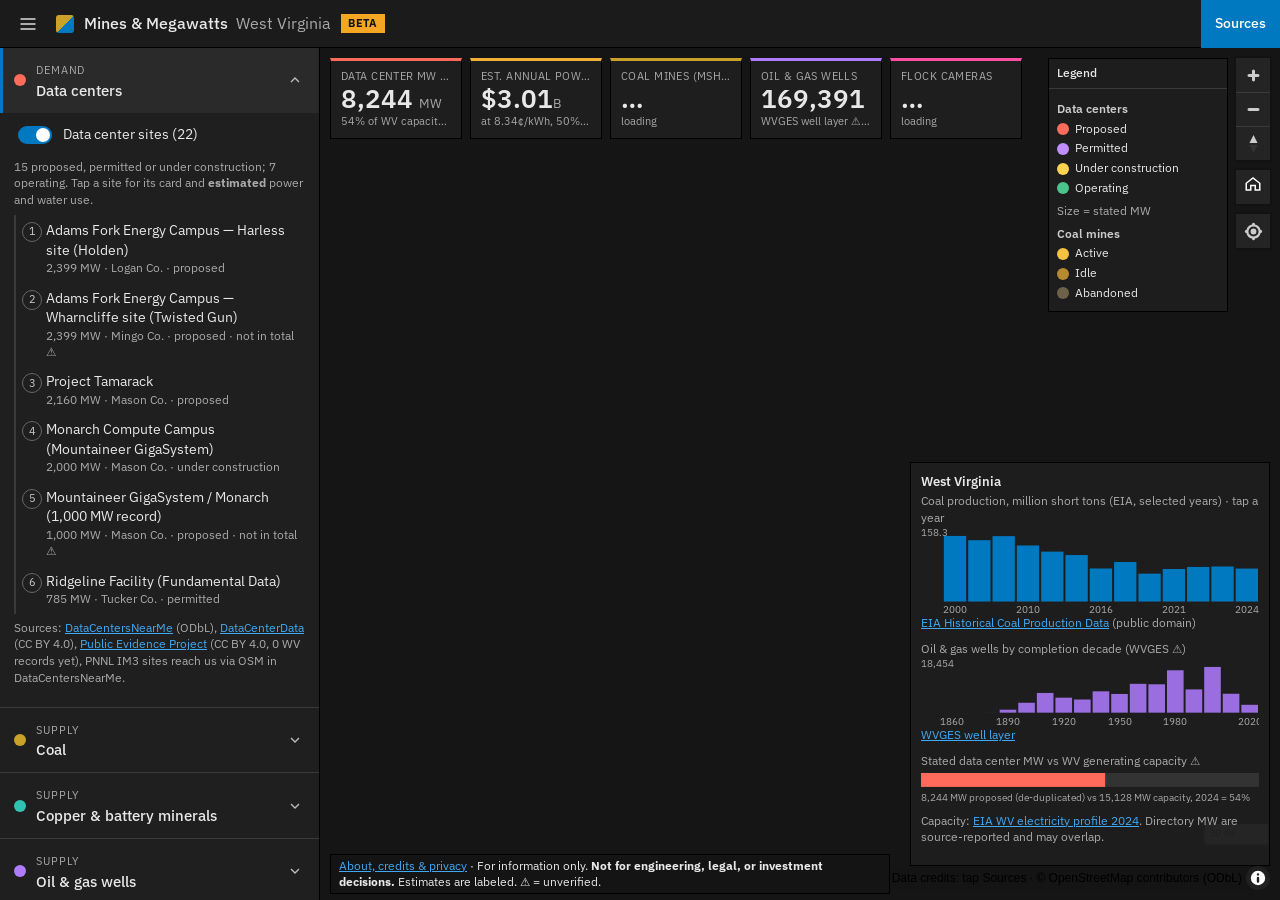
==== index.html @ e2d52310 "Mines & Megawatts public beta (source 9ae99ea)" ====
<!doctype html>
<html lang="en">
<head>
<meta charset="utf-8">
<meta http-equiv="Cache-Control" content="no-cache, no-store, must-revalidate">
<meta http-equiv="Pragma" content="no-cache">
<meta http-equiv="Expires" content="0">
<meta name="viewport" content="width=device-width,initial-scale=1,viewport-fit=cover">
<meta name="description" content="Mines & Megawatts maps West Virginia's data centers (with estimated power and water use), coal, critical minerals, oil and gas wells, license-plate cameras and the power grid. Public beta.">
<link rel="canonical" href="https://minesandmegawatts.com/">
<meta property="og:site_name" content="Mines &amp; Megawatts">
<meta property="og:url" content="https://minesandmegawatts.com/">
<title>Mines &amp; Megawatts (Beta) · West Virginia</title>
<link rel="icon" href="data:image/svg+xml,%3Csvg xmlns=%22http://www.w3.org/2000/svg%22 viewBox=%220 0 16 16%22%3E%3Cpath d=%22M0 0h16L0 16z%22 fill=%22%23c9a227%22/%3E%3Cpath d=%22M16 0v16H0z%22 fill=%22%230079c1%22/%3E%3C/svg%3E">
<link rel="stylesheet" href="vendor/maplibre-gl.css">
<link rel="stylesheet" href="app.css?v=6e604cec44">
</head>
<body>

<header id="top">
  <button id="btn-panel" class="iconbtn" aria-label="Show or hide layers panel" aria-expanded="true">
    <svg viewBox="0 0 24 24"><path d="M3 6h18M3 12h18M3 18h18"/></svg></button>
  <span class="mark" aria-hidden="true"></span>
  <h1>Mines &amp; Megawatts <span class="sub">West Virginia</span></h1>
  <span class="badge beta" title="Public beta: data and estimates may change">Beta</span>
  <span class="grow"></span>
  <button id="btn-about" class="textbtn">Sources</button>
</header>

<div id="cards" aria-label="Key numbers"></div>
<div id="scope"></div>

<aside id="panel" aria-label="Layers and sections">
  <div class="sheet-handle" id="panel-handle"><span></span></div>
  <div class="tabs" role="tablist">
    <button role="tab" class="tab on" data-tab="layers" aria-selected="true">Layers</button>
    <button role="tab" class="tab" data-tab="charts" aria-selected="false">Charts</button>
  </div>
  <div id="sections" class="tabpane on" data-pane="layers"></div>
  <div id="charts-m" class="tabpane" data-pane="charts"></div>
</aside>

<div id="map" aria-label="Map"></div>

<div id="legend" class="box"><button id="legend-h" aria-expanded="true">Legend</button><div id="legend-b"></div></div>

<section id="charts" class="box" aria-label="Charts"></section>

<aside id="detail" class="box" aria-live="polite" hidden></aside>

<div id="about" role="dialog" aria-modal="true" hidden></div>

<div id="disc"><a href="about.html">About, credits &amp; privacy</a> · For information only. <b>Not for engineering, legal, or investment decisions.</b> Estimates are labeled. ⚠ = unverified.</div>

<script src="vendor/maplibre-gl.js"></script>
<script src="app.js?v=6e604cec44"></script>
</body>
</html>
---- vendor/maplibre-gl.css ----
.maplibregl-map{font:12px/20px Helvetica Neue,Arial,Helvetica,sans-serif;overflow:hidden;position:relative;-webkit-tap-highlight-color:rgb(0 0 0/0)}.maplibregl-canvas{left:0;position:absolute;top:0}.maplibregl-map:fullscreen{height:100%;width:100%}.maplibregl-ctrl-group button.maplibregl-ctrl-compass{touch-action:none}.maplibregl-canvas-container.maplibregl-interactive,.maplibregl-ctrl-group button.maplibregl-ctrl-compass{cursor:grab;-webkit-user-select:none;-moz-user-select:none;user-select:none}.maplibregl-canvas-container.maplibregl-interactive.maplibregl-track-pointer{cursor:pointer}.maplibregl-canvas-container.maplibregl-interactive:active,.maplibregl-ctrl-group button.maplibregl-ctrl-compass:active{cursor:grabbing}.maplibregl-canvas-container.maplibregl-touch-zoom-rotate,.maplibregl-canvas-container.maplibregl-touch-zoom-rotate .maplibregl-canvas{touch-action:pan-x pan-y}.maplibregl-canvas-container.maplibregl-touch-drag-pan,.maplibregl-canvas-container.maplibregl-touch-drag-pan .maplibregl-canvas{touch-action:pinch-zoom}.maplibregl-canvas-container.maplibregl-touch-zoom-rotate.maplibregl-touch-drag-pan,.maplibregl-canvas-container.maplibregl-touch-zoom-rotate.maplibregl-touch-drag-pan .maplibregl-canvas{touch-action:none}.maplibregl-canvas-container.maplibregl-touch-drag-pan.maplibregl-cooperative-gestures,.maplibregl-canvas-container.maplibregl-touch-drag-pan.maplibregl-cooperative-gestures .maplibregl-canvas{touch-action:pan-x pan-y}.maplibregl-ctrl-bottom-left,.maplibregl-ctrl-bottom-right,.maplibregl-ctrl-top-left,.maplibregl-ctrl-top-right{pointer-events:none;position:absolute;z-index:2}.maplibregl-ctrl-top-left{left:0;top:0}.maplibregl-ctrl-top-right{right:0;top:0}.maplibregl-ctrl-bottom-left{bottom:0;left:0}.maplibregl-ctrl-bottom-right{bottom:0;right:0}.maplibregl-ctrl{clear:both;pointer-events:auto;transform:translate(0)}.maplibregl-ctrl-top-left .maplibregl-ctrl{float:left;margin:10px 0 0 10px}.maplibregl-ctrl-top-right .maplibregl-ctrl{float:right;margin:10px 10px 0 0}.maplibregl-ctrl-bottom-left .maplibregl-ctrl{float:left;margin:0 0 10px 10px}.maplibregl-ctrl-bottom-right .maplibregl-ctrl{float:right;margin:0 10px 10px 0}.maplibregl-ctrl-group{background:#fff;border-radius:4px}.maplibregl-ctrl-group:not(:empty){box-shadow:0 0 0 2px rgba(0,0,0,.1)}@media (forced-colors:active){.maplibregl-ctrl-group:not(:empty){box-shadow:0 0 0 2px ButtonText}}.maplibregl-ctrl-group button{background-color:transparent;border:0;box-sizing:border-box;cursor:pointer;display:block;height:29px;outline:none;padding:0;width:29px}.maplibregl-ctrl-group button+button{border-top:1px solid #ddd}.maplibregl-ctrl button .maplibregl-ctrl-icon{background-position:50%;background-repeat:no-repeat;display:block;height:100%;width:100%}@media (forced-colors:active){.maplibregl-ctrl-icon{background-color:transparent}.maplibregl-ctrl-group button+button{border-top:1px solid ButtonText}}.maplibregl-ctrl button::-moz-focus-inner{border:0;padding:0}.maplibregl-ctrl-attrib-button:focus,.maplibregl-ctrl-group button:focus{box-shadow:0 0 2px 2px #0096ff}.maplibregl-ctrl button:disabled{cursor:not-allowed}.maplibregl-ctrl button:disabled .maplibregl-ctrl-icon{opacity:.25}.maplibregl-ctrl button:not(:disabled):hover{background-color:rgb(0 0 0/5%)}.maplibregl-ctrl-group button:focus:focus-visible{box-shadow:0 0 2px 2px #0096ff}.maplibregl-ctrl-group button:focus:not(:focus-visible){box-shadow:none}.maplibregl-ctrl-group button:focus:first-child{border-radius:4px 4px 0 0}.maplibregl-ctrl-group button:focus:last-child{border-radius:0 0 4px 4px}.maplibregl-ctrl-group button:focus:only-child{border-radius:inherit}.maplibregl-ctrl button.maplibregl-ctrl-zoom-out .maplibregl-ctrl-icon{background-image:url("data:image/svg+xml;charset=utf-8,%3Csvg xmlns='http://www.w3.org/2000/svg' width='29' height='29' fill='%23333' viewBox='0 0 29 29'%3E%3Cpath d='M10 13c-.75 0-1.5.75-1.5 1.5S9.25 16 10 16h9c.75 0 1.5-.75 1.5-1.5S19.75 13 19 13z'/%3E%3C/svg%3E")}.maplibregl-ctrl button.maplibregl-ctrl-zoom-in .maplibregl-ctrl-icon{background-image:url("data:image/svg+xml;charset=utf-8,%3Csvg xmlns='http://www.w3.org/2000/svg' width='29' height='29' fill='%23333' viewBox='0 0 29 29'%3E%3Cpath d='M14.5 8.5c-.75 0-1.5.75-1.5 1.5v3h-3c-.75 0-1.5.75-1.5 1.5S9.25 16 10 16h3v3c0 .75.75 1.5 1.5 1.5S16 19.75 16 19v-3h3c.75 0 1.5-.75 1.5-1.5S19.75 13 19 13h-3v-3c0-.75-.75-1.5-1.5-1.5'/%3E%3C/svg%3E")}@media (forced-colors:active){.maplibregl-ctrl button.maplibregl-ctrl-zoom-out .maplibregl-ctrl-icon{background-image:url("data:image/svg+xml;charset=utf-8,%3Csvg xmlns='http://www.w3.org/2000/svg' width='29' height='29' fill='%23fff' viewBox='0 0 29 29'%3E%3Cpath d='M10 13c-.75 0-1.5.75-1.5 1.5S9.25 16 10 16h9c.75 0 1.5-.75 1.5-1.5S19.75 13 19 13z'/%3E%3C/svg%3E")}.maplibregl-ctrl button.maplibregl-ctrl-zoom-in .maplibregl-ctrl-icon{background-image:url("data:image/svg+xml;charset=utf-8,%3Csvg xmlns='http://www.w3.org/2000/svg' width='29' height='29' fill='%23fff' viewBox='0 0 29 29'%3E%3Cpath d='M14.5 8.5c-.75 0-1.5.75-1.5 1.5v3h-3c-.75 0-1.5.75-1.5 1.5S9.25 16 10 16h3v3c0 .75.75 1.5 1.5 1.5S16 19.75 16 19v-3h3c.75 0 1.5-.75 1.5-1.5S19.75 13 19 13h-3v-3c0-.75-.75-1.5-1.5-1.5'/%3E%3C/svg%3E")}}@media (forced-colors:active) and (prefers-color-scheme:light){.maplibregl-ctrl button.maplibregl-ctrl-zoom-out .maplibregl-ctrl-icon{background-image:url("data:image/svg+xml;charset=utf-8,%3Csvg xmlns='http://www.w3.org/2000/svg' width='29' height='29' viewBox='0 0 29 29'%3E%3Cpath d='M10 13c-.75 0-1.5.75-1.5 1.5S9.25 16 10 16h9c.75 0 1.5-.75 1.5-1.5S19.75 13 19 13z'/%3E%3C/svg%3E")}.maplibregl-ctrl button.maplibregl-ctrl-zoom-in .maplibregl-ctrl-icon{background-image:url("data:image/svg+xml;charset=utf-8,%3Csvg xmlns='http://www.w3.org/2000/svg' width='29' height='29' viewBox='0 0 29 29'%3E%3Cpath d='M14.5 8.5c-.75 0-1.5.75-1.5 1.5v3h-3c-.75 0-1.5.75-1.5 1.5S9.25 16 10 16h3v3c0 .75.75 1.5 1.5 1.5S16 19.75 16 19v-3h3c.75 0 1.5-.75 1.5-1.5S19.75 13 19 13h-3v-3c0-.75-.75-1.5-1.5-1.5'/%3E%3C/svg%3E")}}.maplibregl-ctrl button.maplibregl-ctrl-fullscreen .maplibregl-ctrl-icon{background-image:url("data:image/svg+xml;charset=utf-8,%3Csvg xmlns='http://www.w3.org/2000/svg' width='29' height='29' fill='%23333' viewBox='0 0 29 29'%3E%3Cpath d='M24 16v5.5c0 1.75-.75 2.5-2.5 2.5H16v-1l3-1.5-4-5.5 1-1 5.5 4 1.5-3zM6 16l1.5 3 5.5-4 1 1-4 5.5 3 1.5v1H7.5C5.75 24 5 23.25 5 21.5V16zm7-11v1l-3 1.5 4 5.5-1 1-5.5-4L6 13H5V7.5C5 5.75 5.75 5 7.5 5zm11 2.5c0-1.75-.75-2.5-2.5-2.5H16v1l3 1.5-4 5.5 1 1 5.5-4 1.5 3h1z'/%3E%3C/svg%3E")}.maplibregl-ctrl button.maplibregl-ctrl-shrink .maplibregl-ctrl-icon{background-image:url("data:image/svg+xml;charset=utf-8,%3Csvg xmlns='http://www.w3.org/2000/svg' width='29' height='29' viewBox='0 0 29 29'%3E%3Cpath d='M18.5 16c-1.75 0-2.5.75-2.5 2.5V24h1l1.5-3 5.5 4 1-1-4-5.5 3-1.5v-1zM13 18.5c0-1.75-.75-2.5-2.5-2.5H5v1l3 1.5L4 24l1 1 5.5-4 1.5 3h1zm3-8c0 1.75.75 2.5 2.5 2.5H24v-1l-3-1.5L25 5l-1-1-5.5 4L17 5h-1zM10.5 13c1.75 0 2.5-.75 2.5-2.5V5h-1l-1.5 3L5 4 4 5l4 5.5L5 12v1z'/%3E%3C/svg%3E")}@media (forced-colors:active){.maplibregl-ctrl button.maplibregl-ctrl-fullscreen .maplibregl-ctrl-icon{background-image:url("data:image/svg+xml;charset=utf-8,%3Csvg xmlns='http://www.w3.org/2000/svg' width='29' height='29' fill='%23fff' viewBox='0 0 29 29'%3E%3Cpath d='M24 16v5.5c0 1.75-.75 2.5-2.5 2.5H16v-1l3-1.5-4-5.5 1-1 5.5 4 1.5-3zM6 16l1.5 3 5.5-4 1 1-4 5.5 3 1.5v1H7.5C5.75 24 5 23.25 5 21.5V16zm7-11v1l-3 1.5 4 5.5-1 1-5.5-4L6 13H5V7.5C5 5.75 5.75 5 7.5 5zm11 2.5c0-1.75-.75-2.5-2.5-2.5H16v1l3 1.5-4 5.5 1 1 5.5-4 1.5 3h1z'/%3E%3C/svg%3E")}.maplibregl-ctrl button.maplibregl-ctrl-shrink .maplibregl-ctrl-icon{background-image:url("data:image/svg+xml;charset=utf-8,%3Csvg xmlns='http://www.w3.org/2000/svg' width='29' height='29' fill='%23fff' viewBox='0 0 29 29'%3E%3Cpath d='M18.5 16c-1.75 0-2.5.75-2.5 2.5V24h1l1.5-3 5.5 4 1-1-4-5.5 3-1.5v-1zM13 18.5c0-1.75-.75-2.5-2.5-2.5H5v1l3 1.5L4 24l1 1 5.5-4 1.5 3h1zm3-8c0 1.75.75 2.5 2.5 2.5H24v-1l-3-1.5L25 5l-1-1-5.5 4L17 5h-1zM10.5 13c1.75 0 2.5-.75 2.5-2.5V5h-1l-1.5 3L5 4 4 5l4 5.5L5 12v1z'/%3E%3C/svg%3E")}}@media (forced-colors:active) and (prefers-color-scheme:light){.maplibregl-ctrl button.maplibregl-ctrl-fullscreen .maplibregl-ctrl-icon{background-image:url("data:image/svg+xml;charset=utf-8,%3Csvg xmlns='http://www.w3.org/2000/svg' width='29' height='29' viewBox='0 0 29 29'%3E%3Cpath d='M24 16v5.5c0 1.75-.75 2.5-2.5 2.5H16v-1l3-1.5-4-5.5 1-1 5.5 4 1.5-3zM6 16l1.5 3 5.5-4 1 1-4 5.5 3 1.5v1H7.5C5.75 24 5 23.25 5 21.5V16zm7-11v1l-3 1.5 4 5.5-1 1-5.5-4L6 13H5V7.5C5 5.75 5.75 5 7.5 5zm11 2.5c0-1.75-.75-2.5-2.5-2.5H16v1l3 1.5-4 5.5 1 1 5.5-4 1.5 3h1z'/%3E%3C/svg%3E")}.maplibregl-ctrl button.maplibregl-ctrl-shrink .maplibregl-ctrl-icon{background-image:url("data:image/svg+xml;charset=utf-8,%3Csvg xmlns='http://www.w3.org/2000/svg' width='29' height='29' viewBox='0 0 29 29'%3E%3Cpath d='M18.5 16c-1.75 0-2.5.75-2.5 2.5V24h1l1.5-3 5.5 4 1-1-4-5.5 3-1.5v-1zM13 18.5c0-1.75-.75-2.5-2.5-2.5H5v1l3 1.5L4 24l1 1 5.5-4 1.5 3h1zm3-8c0 1.75.75 2.5 2.5 2.5H24v-1l-3-1.5L25 5l-1-1-5.5 4L17 5h-1zM10.5 13c1.75 0 2.5-.75 2.5-2.5V5h-1l-1.5 3L5 4 4 5l4 5.5L5 12v1z'/%3E%3C/svg%3E")}}.maplibregl-ctrl button.maplibregl-ctrl-compass .maplibregl-ctrl-icon{background-image:url("data:image/svg+xml;charset=utf-8,%3Csvg xmlns='http://www.w3.org/2000/svg' width='29' height='29' fill='%23333' viewBox='0 0 29 29'%3E%3Cpath d='m10.5 14 4-8 4 8z'/%3E%3Cpath fill='%23ccc' d='m10.5 16 4 8 4-8z'/%3E%3C/svg%3E")}@media (forced-colors:active){.maplibregl-ctrl button.maplibregl-ctrl-compass .maplibregl-ctrl-icon{background-image:url("data:image/svg+xml;charset=utf-8,%3Csvg xmlns='http://www.w3.org/2000/svg' width='29' height='29' fill='%23fff' viewBox='0 0 29 29'%3E%3Cpath d='m10.5 14 4-8 4 8z'/%3E%3Cpath fill='%23ccc' d='m10.5 16 4 8 4-8z'/%3E%3C/svg%3E")}}@media (forced-colors:active) and (prefers-color-scheme:light){.maplibregl-ctrl button.maplibregl-ctrl-compass .maplibregl-ctrl-icon{background-image:url("data:image/svg+xml;charset=utf-8,%3Csvg xmlns='http://www.w3.org/2000/svg' width='29' height='29' viewBox='0 0 29 29'%3E%3Cpath d='m10.5 14 4-8 4 8z'/%3E%3Cpath fill='%23ccc' d='m10.5 16 4 8 4-8z'/%3E%3C/svg%3E")}}.maplibregl-ctrl button.maplibregl-ctrl-terrain .maplibregl-ctrl-icon{background-image:url("data:image/svg+xml;charset=utf-8,%3Csvg xmlns='http://www.w3.org/2000/svg' width='22' height='22' fill='%23333' viewBox='0 0 22 22'%3E%3Cpath d='m1.754 13.406 4.453-4.851 3.09 3.09 3.281 3.277.969-.969-3.309-3.312 3.844-4.121 6.148 6.886h1.082v-.855l-7.207-8.07-4.84 5.187L6.169 6.57l-5.48 5.965v.871ZM.688 16.844h20.625v1.375H.688Zm0 0'/%3E%3C/svg%3E")}.maplibregl-ctrl button.maplibregl-ctrl-terrain-enabled .maplibregl-ctrl-icon{background-image:url("data:image/svg+xml;charset=utf-8,%3Csvg xmlns='http://www.w3.org/2000/svg' width='22' height='22' fill='%2333b5e5' viewBox='0 0 22 22'%3E%3Cpath d='m1.754 13.406 4.453-4.851 3.09 3.09 3.281 3.277.969-.969-3.309-3.312 3.844-4.121 6.148 6.886h1.082v-.855l-7.207-8.07-4.84 5.187L6.169 6.57l-5.48 5.965v.871ZM.688 16.844h20.625v1.375H.688Zm0 0'/%3E%3C/svg%3E")}.maplibregl-ctrl button.maplibregl-ctrl-geolocate .maplibregl-ctrl-icon{background-image:url("data:image/svg+xml;charset=utf-8,%3Csvg xmlns='http://www.w3.org/2000/svg' width='29' height='29' fill='%23333' viewBox='0 0 20 20'%3E%3Cpath d='M10 4C9 4 9 5 9 5v.1A5 5 0 0 0 5.1 9H5s-1 0-1 1 1 1 1 1h.1A5 5 0 0 0 9 14.9v.1s0 1 1 1 1-1 1-1v-.1a5 5 0 0 0 3.9-3.9h.1s1 0 1-1-1-1-1-1h-.1A5 5 0 0 0 11 5.1V5s0-1-1-1m0 2.5a3.5 3.5 0 1 1 0 7 3.5 3.5 0 1 1 0-7'/%3E%3Ccircle cx='10' cy='10' r='2'/%3E%3C/svg%3E")}.maplibregl-ctrl button.maplibregl-ctrl-geolocate:disabled .maplibregl-ctrl-icon{background-image:url("data:image/svg+xml;charset=utf-8,%3Csvg xmlns='http://www.w3.org/2000/svg' width='29' height='29' fill='%23aaa' viewBox='0 0 20 20'%3E%3Cpath d='M10 4C9 4 9 5 9 5v.1A5 5 0 0 0 5.1 9H5s-1 0-1 1 1 1 1 1h.1A5 5 0 0 0 9 14.9v.1s0 1 1 1 1-1 1-1v-.1a5 5 0 0 0 3.9-3.9h.1s1 0 1-1-1-1-1-1h-.1A5 5 0 0 0 11 5.1V5s0-1-1-1m0 2.5a3.5 3.5 0 1 1 0 7 3.5 3.5 0 1 1 0-7'/%3E%3Ccircle cx='10' cy='10' r='2'/%3E%3Cpath fill='red' d='m14 5 1 1-9 9-1-1z'/%3E%3C/svg%3E")}.maplibregl-ctrl button.maplibregl-ctrl-geolocate.maplibregl-ctrl-geolocate-active .maplibregl-ctrl-icon{background-image:url("data:image/svg+xml;charset=utf-8,%3Csvg xmlns='http://www.w3.org/2000/svg' width='29' height='29' fill='%2333b5e5' viewBox='0 0 20 20'%3E%3Cpath d='M10 4C9 4 9 5 9 5v.1A5 5 0 0 0 5.1 9H5s-1 0-1 1 1 1 1 1h.1A5 5 0 0 0 9 14.9v.1s0 1 1 1 1-1 1-1v-.1a5 5 0 0 0 3.9-3.9h.1s1 0 1-1-1-1-1-1h-.1A5 5 0 0 0 11 5.1V5s0-1-1-1m0 2.5a3.5 3.5 0 1 1 0 7 3.5 3.5 0 1 1 0-7'/%3E%3Ccircle cx='10' cy='10' r='2'/%3E%3C/svg%3E")}.maplibregl-ctrl button.maplibregl-ctrl-geolocate.maplibregl-ctrl-geolocate-active-error .maplibregl-ctrl-icon{background-image:url("data:image/svg+xml;charset=utf-8,%3Csvg xmlns='http://www.w3.org/2000/svg' width='29' height='29' fill='%23e58978' viewBox='0 0 20 20'%3E%3Cpath d='M10 4C9 4 9 5 9 5v.1A5 5 0 0 0 5.1 9H5s-1 0-1 1 1 1 1 1h.1A5 5 0 0 0 9 14.9v.1s0 1 1 1 1-1 1-1v-.1a5 5 0 0 0 3.9-3.9h.1s1 0 1-1-1-1-1-1h-.1A5 5 0 0 0 11 5.1V5s0-1-1-1m0 2.5a3.5 3.5 0 1 1 0 7 3.5 3.5 0 1 1 0-7'/%3E%3Ccircle cx='10' cy='10' r='2'/%3E%3C/svg%3E")}.maplibregl-ctrl button.maplibregl-ctrl-geolocate.maplibregl-ctrl-geolocate-background .maplibregl-ctrl-icon{background-image:url("data:image/svg+xml;charset=utf-8,%3Csvg xmlns='http://www.w3.org/2000/svg' width='29' height='29' fill='%2333b5e5' viewBox='0 0 20 20'%3E%3Cpath d='M10 4C9 4 9 5 9 5v.1A5 5 0 0 0 5.1 9H5s-1 0-1 1 1 1 1 1h.1A5 5 0 0 0 9 14.9v.1s0 1 1 1 1-1 1-1v-.1a5 5 0 0 0 3.9-3.9h.1s1 0 1-1-1-1-1-1h-.1A5 5 0 0 0 11 5.1V5s0-1-1-1m0 2.5a3.5 3.5 0 1 1 0 7 3.5 3.5 0 1 1 0-7'/%3E%3C/svg%3E")}.maplibregl-ctrl button.maplibregl-ctrl-geolocate.maplibregl-ctrl-geolocate-background-error .maplibregl-ctrl-icon{background-image:url("data:image/svg+xml;charset=utf-8,%3Csvg xmlns='http://www.w3.org/2000/svg' width='29' height='29' fill='%23e54e33' viewBox='0 0 20 20'%3E%3Cpath d='M10 4C9 4 9 5 9 5v.1A5 5 0 0 0 5.1 9H5s-1 0-1 1 1 1 1 1h.1A5 5 0 0 0 9 14.9v.1s0 1 1 1 1-1 1-1v-.1a5 5 0 0 0 3.9-3.9h.1s1 0 1-1-1-1-1-1h-.1A5 5 0 0 0 11 5.1V5s0-1-1-1m0 2.5a3.5 3.5 0 1 1 0 7 3.5 3.5 0 1 1 0-7'/%3E%3C/svg%3E")}.maplibregl-ctrl button.maplibregl-ctrl-geolocate.maplibregl-ctrl-geolocate-waiting .maplibregl-ctrl-icon{animation:maplibregl-spin 2s linear infinite}@media (forced-colors:active){.maplibregl-ctrl button.maplibregl-ctrl-geolocate .maplibregl-ctrl-icon{background-image:url("data:image/svg+xml;charset=utf-8,%3Csvg xmlns='http://www.w3.org/2000/svg' width='29' height='29' fill='%23fff' viewBox='0 0 20 20'%3E%3Cpath d='M10 4C9 4 9 5 9 5v.1A5 5 0 0 0 5.1 9H5s-1 0-1 1 1 1 1 1h.1A5 5 0 0 0 9 14.9v.1s0 1 1 1 1-1 1-1v-.1a5 5 0 0 0 3.9-3.9h.1s1 0 1-1-1-1-1-1h-.1A5 5 0 0 0 11 5.1V5s0-1-1-1m0 2.5a3.5 3.5 0 1 1 0 7 3.5 3.5 0 1 1 0-7'/%3E%3Ccircle cx='10' cy='10' r='2'/%3E%3C/svg%3E")}.maplibregl-ctrl button.maplibregl-ctrl-geolocate:disabled .maplibregl-ctrl-icon{background-image:url("data:image/svg+xml;charset=utf-8,%3Csvg xmlns='http://www.w3.org/2000/svg' width='29' height='29' fill='%23999' viewBox='0 0 20 20'%3E%3Cpath d='M10 4C9 4 9 5 9 5v.1A5 5 0 0 0 5.1 9H5s-1 0-1 1 1 1 1 1h.1A5 5 0 0 0 9 14.9v.1s0 1 1 1 1-1 1-1v-.1a5 5 0 0 0 3.9-3.9h.1s1 0 1-1-1-1-1-1h-.1A5 5 0 0 0 11 5.1V5s0-1-1-1m0 2.5a3.5 3.5 0 1 1 0 7 3.5 3.5 0 1 1 0-7'/%3E%3Ccircle cx='10' cy='10' r='2'/%3E%3Cpath fill='red' d='m14 5 1 1-9 9-1-1z'/%3E%3C/svg%3E")}.maplibregl-ctrl button.maplibregl-ctrl-geolocate.maplibregl-ctrl-geolocate-active .maplibregl-ctrl-icon{background-image:url("data:image/svg+xml;charset=utf-8,%3Csvg xmlns='http://www.w3.org/2000/svg' width='29' height='29' fill='%2333b5e5' viewBox='0 0 20 20'%3E%3Cpath d='M10 4C9 4 9 5 9 5v.1A5 5 0 0 0 5.1 9H5s-1 0-1 1 1 1 1 1h.1A5 5 0 0 0 9 14.9v.1s0 1 1 1 1-1 1-1v-.1a5 5 0 0 0 3.9-3.9h.1s1 0 1-1-1-1-1-1h-.1A5 5 0 0 0 11 5.1V5s0-1-1-1m0 2.5a3.5 3.5 0 1 1 0 7 3.5 3.5 0 1 1 0-7'/%3E%3Ccircle cx='10' cy='10' r='2'/%3E%3C/svg%3E")}.maplibregl-ctrl button.maplibregl-ctrl-geolocate.maplibregl-ctrl-geolocate-active-error .maplibregl-ctrl-icon{background-image:url("data:image/svg+xml;charset=utf-8,%3Csvg xmlns='http://www.w3.org/2000/svg' width='29' height='29' fill='%23e58978' viewBox='0 0 20 20'%3E%3Cpath d='M10 4C9 4 9 5 9 5v.1A5 5 0 0 0 5.1 9H5s-1 0-1 1 1 1 1 1h.1A5 5 0 0 0 9 14.9v.1s0 1 1 1 1-1 1-1v-.1a5 5 0 0 0 3.9-3.9h.1s1 0 1-1-1-1-1-1h-.1A5 5 0 0 0 11 5.1V5s0-1-1-1m0 2.5a3.5 3.5 0 1 1 0 7 3.5 3.5 0 1 1 0-7'/%3E%3Ccircle cx='10' cy='10' r='2'/%3E%3C/svg%3E")}.maplibregl-ctrl button.maplibregl-ctrl-geolocate.maplibregl-ctrl-geolocate-background .maplibregl-ctrl-icon{background-image:url("data:image/svg+xml;charset=utf-8,%3Csvg xmlns='http://www.w3.org/2000/svg' width='29' height='29' fill='%2333b5e5' viewBox='0 0 20 20'%3E%3Cpath d='M10 4C9 4 9 5 9 5v.1A5 5 0 0 0 5.1 9H5s-1 0-1 1 1 1 1 1h.1A5 5 0 0 0 9 14.9v.1s0 1 1 1 1-1 1-1v-.1a5 5 0 0 0 3.9-3.9h.1s1 0 1-1-1-1-1-1h-.1A5 5 0 0 0 11 5.1V5s0-1-1-1m0 2.5a3.5 3.5 0 1 1 0 7 3.5 3.5 0 1 1 0-7'/%3E%3C/svg%3E")}.maplibregl-ctrl button.maplibregl-ctrl-geolocate.maplibregl-ctrl-geolocate-background-error .maplibregl-ctrl-icon{background-image:url("data:image/svg+xml;charset=utf-8,%3Csvg xmlns='http://www.w3.org/2000/svg' width='29' height='29' fill='%23e54e33' viewBox='0 0 20 20'%3E%3Cpath d='M10 4C9 4 9 5 9 5v.1A5 5 0 0 0 5.1 9H5s-1 0-1 1 1 1 1 1h.1A5 5 0 0 0 9 14.9v.1s0 1 1 1 1-1 1-1v-.1a5 5 0 0 0 3.9-3.9h.1s1 0 1-1-1-1-1-1h-.1A5 5 0 0 0 11 5.1V5s0-1-1-1m0 2.5a3.5 3.5 0 1 1 0 7 3.5 3.5 0 1 1 0-7'/%3E%3C/svg%3E")}}@media (forced-colors:active) and (prefers-color-scheme:light){.maplibregl-ctrl button.maplibregl-ctrl-geolocate .maplibregl-ctrl-icon{background-image:url("data:image/svg+xml;charset=utf-8,%3Csvg xmlns='http://www.w3.org/2000/svg' width='29' height='29' viewBox='0 0 20 20'%3E%3Cpath d='M10 4C9 4 9 5 9 5v.1A5 5 0 0 0 5.1 9H5s-1 0-1 1 1 1 1 1h.1A5 5 0 0 0 9 14.9v.1s0 1 1 1 1-1 1-1v-.1a5 5 0 0 0 3.9-3.9h.1s1 0 1-1-1-1-1-1h-.1A5 5 0 0 0 11 5.1V5s0-1-1-1m0 2.5a3.5 3.5 0 1 1 0 7 3.5 3.5 0 1 1 0-7'/%3E%3Ccircle cx='10' cy='10' r='2'/%3E%3C/svg%3E")}.maplibregl-ctrl button.maplibregl-ctrl-geolocate:disabled .maplibregl-ctrl-icon{background-image:url("data:image/svg+xml;charset=utf-8,%3Csvg xmlns='http://www.w3.org/2000/svg' width='29' height='29' fill='%23666' viewBox='0 0 20 20'%3E%3Cpath d='M10 4C9 4 9 5 9 5v.1A5 5 0 0 0 5.1 9H5s-1 0-1 1 1 1 1 1h.1A5 5 0 0 0 9 14.9v.1s0 1 1 1 1-1 1-1v-.1a5 5 0 0 0 3.9-3.9h.1s1 0 1-1-1-1-1-1h-.1A5 5 0 0 0 11 5.1V5s0-1-1-1m0 2.5a3.5 3.5 0 1 1 0 7 3.5 3.5 0 1 1 0-7'/%3E%3Ccircle cx='10' cy='10' r='2'/%3E%3Cpath fill='red' d='m14 5 1 1-9 9-1-1z'/%3E%3C/svg%3E")}}@keyframes maplibregl-spin{0%{transform:rotate(0deg)}to{transform:rotate(1turn)}}a.maplibregl-ctrl-logo{background-image:url("data:image/svg+xml;charset=utf-8,%3Csvg xmlns='http://www.w3.org/2000/svg' width='88' height='23' fill='none'%3E%3Cpath fill='%23000' fill-opacity='.4' fill-rule='evenodd' d='M17.408 16.796h-1.827l2.501-12.095h.198l3.324 6.533.988 2.19.988-2.19 3.258-6.533h.181l2.6 12.095h-1.81l-1.218-5.644-.362-1.71-.658 1.71-2.929 5.644h-.098l-2.914-5.644-.757-1.71-.345 1.71zm1.958-3.42-.726 3.663a1.255 1.255 0 0 1-1.232 1.011h-1.827a1.255 1.255 0 0 1-1.229-1.509l2.501-12.095a1.255 1.255 0 0 1 1.23-1.001h.197a1.25 1.25 0 0 1 1.12.685l3.19 6.273 3.125-6.263a1.25 1.25 0 0 1 1.123-.695h.181a1.255 1.255 0 0 1 1.227.991l1.443 6.71a5 5 0 0 1 .314-.787l.009-.016a4.6 4.6 0 0 1 1.777-1.887c.782-.46 1.668-.667 2.611-.667a4.6 4.6 0 0 1 1.7.32l.306.134c.21-.16.474-.256.759-.256h1.694a1.255 1.255 0 0 1 1.212.925 1.255 1.255 0 0 1 1.212-.925h1.711c.284 0 .545.094.755.252.613-.3 1.312-.45 2.075-.45 1.356 0 2.557.445 3.482 1.4q.47.48.763 1.064V4.701a1.255 1.255 0 0 1 1.255-1.255h1.86A1.255 1.255 0 0 1 54.44 4.7v9.194h2.217c.19 0 .37.043.532.118v-4.77c0-.356.147-.678.385-.906a2.42 2.42 0 0 1-.682-1.71c0-.665.267-1.253.735-1.7a2.45 2.45 0 0 1 1.722-.674 2.43 2.43 0 0 1 1.705.675q.318.302.504.683V4.7a1.255 1.255 0 0 1 1.255-1.255h1.744A1.255 1.255 0 0 1 65.812 4.7v3.335a4.8 4.8 0 0 1 1.526-.246c.938 0 1.817.214 2.59.69a4.47 4.47 0 0 1 1.67 1.743v-.98a1.255 1.255 0 0 1 1.256-1.256h1.777c.233 0 .451.064.639.174a3.4 3.4 0 0 1 1.567-.372c.346 0 .861.02 1.285.232a1.25 1.25 0 0 1 .689 1.004 4.7 4.7 0 0 1 .853-.588c.795-.44 1.675-.647 2.61-.647 1.385 0 2.65.39 3.525 1.396.836.938 1.168 2.173 1.168 3.528q-.001.515-.056 1.051a1.255 1.255 0 0 1-.947 1.09l.408.952a1.255 1.255 0 0 1-.477 1.552c-.418.268-.92.463-1.458.612-.613.171-1.304.244-2.049.244-1.06 0-2.043-.207-2.886-.698l-.015-.008c-.798-.48-1.419-1.135-1.818-1.963l-.004-.008a5.8 5.8 0 0 1-.548-2.512q0-.429.053-.843a1.3 1.3 0 0 1-.333-.086l-.166-.004c-.223 0-.426.062-.643.228-.03.024-.142.139-.142.59v3.883a1.255 1.255 0 0 1-1.256 1.256h-1.777a1.255 1.255 0 0 1-1.256-1.256V15.69l-.032.057a4.8 4.8 0 0 1-1.86 1.833 5.04 5.04 0 0 1-2.484.634 4.5 4.5 0 0 1-1.935-.424 1.25 1.25 0 0 1-.764.258h-1.71a1.255 1.255 0 0 1-1.256-1.255V7.687a2.4 2.4 0 0 1-.428.625c.253.23.412.561.412.93v7.553a1.255 1.255 0 0 1-1.256 1.255h-1.843a1.25 1.25 0 0 1-.894-.373c-.228.23-.544.373-.894.373H51.32a1.255 1.255 0 0 1-1.256-1.255v-1.251l-.061.117a4.7 4.7 0 0 1-1.782 1.884 4.77 4.77 0 0 1-2.485.67 5.6 5.6 0 0 1-1.485-.188l.009 2.764a1.255 1.255 0 0 1-1.255 1.259h-1.729a1.255 1.255 0 0 1-1.255-1.255v-3.537a1.255 1.255 0 0 1-1.167.793h-1.679a1.25 1.25 0 0 1-.77-.263 4.5 4.5 0 0 1-1.945.429c-.885 0-1.724-.21-2.495-.632l-.017-.01a5 5 0 0 1-1.081-.836 1.255 1.255 0 0 1-1.254 1.312h-1.81a1.255 1.255 0 0 1-1.228-.99l-.782-3.625-2.044 3.939a1.25 1.25 0 0 1-1.115.676h-.098a1.25 1.25 0 0 1-1.116-.68l-2.061-3.994zM35.92 16.63l.207-.114.223-.15q.493-.356.735-.785l.061-.118.033 1.332h1.678V9.242h-1.694l-.033 1.267q-.133-.329-.526-.658l-.032-.028a3.2 3.2 0 0 0-.668-.428l-.27-.12a3.3 3.3 0 0 0-1.235-.23q-1.136-.001-1.974.493a3.36 3.36 0 0 0-1.3 1.382q-.445.89-.444 2.074 0 1.2.51 2.107a3.8 3.8 0 0 0 1.382 1.381 3.9 3.9 0 0 0 1.893.477q.795 0 1.455-.33zm-2.789-5.38q-.576.675-.575 1.762 0 1.102.559 1.794.576.675 1.645.675a2.25 2.25 0 0 0 .934-.19 2.2 2.2 0 0 0 .468-.29l.178-.161a2.2 2.2 0 0 0 .397-.561q.244-.5.244-1.15v-.115q0-.708-.296-1.267l-.043-.077a2.2 2.2 0 0 0-.633-.709l-.13-.086-.047-.028a2.1 2.1 0 0 0-1.073-.285q-1.052 0-1.629.692zm2.316 2.706c.163-.17.28-.407.28-.83v-.114c0-.292-.06-.508-.15-.68a.96.96 0 0 0-.353-.389.85.85 0 0 0-.464-.127c-.4 0-.56.114-.664.239l-.01.012c-.148.174-.275.45-.275.945 0 .506.122.801.27.99.097.11.266.224.68.224.303 0 .504-.09.687-.269zm7.545 1.705a2.6 2.6 0 0 0 .331.423q.319.33.755.548l.173.074q.65.255 1.49.255 1.02 0 1.844-.493a3.45 3.45 0 0 0 1.316-1.4q.493-.904.493-2.089 0-1.909-.988-2.913-.988-1.02-2.584-1.02-.898 0-1.575.347a3 3 0 0 0-.415.262l-.199.166a3.4 3.4 0 0 0-.64.82V9.242h-1.712v11.553h1.729l-.017-5.134zm.53-1.138q.206.29.48.5l.155.11.053.034q.51.296 1.119.297 1.07 0 1.645-.675.577-.69.576-1.762 0-1.119-.576-1.777-.558-.675-1.645-.675-.435 0-.835.16a2 2 0 0 0-.284.136 2 2 0 0 0-.363.254 2.2 2.2 0 0 0-.46.569l-.082.162a2.6 2.6 0 0 0-.213 1.072v.115q0 .707.296 1.267l.135.211zm.964-.818a1.1 1.1 0 0 0 .367.385.94.94 0 0 0 .476.118c.423 0 .59-.117.687-.23.159-.194.28-.478.28-.95 0-.53-.133-.8-.266-.952l-.021-.025c-.078-.094-.231-.221-.68-.221a1 1 0 0 0-.503.135l-.012.007a.86.86 0 0 0-.335.343c-.073.133-.132.324-.132.614v.115a1.4 1.4 0 0 0 .14.66zm15.7-6.222q.347-.346.346-.856a1.05 1.05 0 0 0-.345-.79 1.18 1.18 0 0 0-.84-.329q-.51 0-.855.33a1.05 1.05 0 0 0-.346.79q0 .51.346.855.345.346.856.346.51 0 .839-.346zm4.337 9.314.033-1.332q.191.403.59.747l.098.081a4 4 0 0 0 .316.224l.223.122a3.2 3.2 0 0 0 1.44.322 3.8 3.8 0 0 0 1.875-.477 3.5 3.5 0 0 0 1.382-1.366q.527-.89.526-2.09 0-1.184-.444-2.073a3.24 3.24 0 0 0-1.283-1.399q-.823-.51-1.942-.51a3.5 3.5 0 0 0-1.527.344l-.086.043-.165.09a3 3 0 0 0-.33.214q-.432.315-.656.707a2 2 0 0 0-.099.198l.082-1.283V4.701h-1.744v12.095zm.473-2.509a2.5 2.5 0 0 0 .566.7q.117.098.245.18l.144.08a2.1 2.1 0 0 0 .975.232q1.07 0 1.645-.675.576-.69.576-1.778 0-1.102-.576-1.777-.56-.691-1.645-.692a2.2 2.2 0 0 0-1.015.235q-.22.113-.415.282l-.15.142a2.1 2.1 0 0 0-.42.594q-.223.479-.223 1.1v.115q0 .705.293 1.26zm2.616-.293c.157-.191.28-.479.28-.967 0-.51-.13-.79-.276-.961l-.021-.026c-.082-.1-.232-.225-.67-.225a.87.87 0 0 0-.681.279l-.012.011c-.154.155-.274.38-.274.807v.115c0 .285.057.499.144.669a1.1 1.1 0 0 0 .367.405c.137.082.28.123.455.123.423 0 .59-.118.686-.23zm8.266-3.013q.345-.13.724-.14l.069-.002q.493 0 .642.099l.247-1.794q-.196-.099-.717-.099a2.3 2.3 0 0 0-.545.063 2 2 0 0 0-.411.148 2.2 2.2 0 0 0-.4.249 2.5 2.5 0 0 0-.485.499 2.7 2.7 0 0 0-.32.581l-.05.137v-1.48h-1.778v7.553h1.777v-3.884q0-.546.159-.943a1.5 1.5 0 0 1 .466-.636 2.5 2.5 0 0 1 .399-.253 2 2 0 0 1 .224-.099zm9.784 2.656.05-.922q0-1.743-.856-2.698-.838-.97-2.584-.97-1.119-.001-2.007.493a3.46 3.46 0 0 0-1.4 1.382q-.493.906-.493 2.106 0 1.07.428 1.975.428.89 1.332 1.432.906.526 2.255.526.973 0 1.668-.185l.044-.012.135-.04q.613-.184.984-.421l-.542-1.267q-.3.162-.642.274l-.297.087q-.51.131-1.3.131-.954 0-1.497-.444a1.6 1.6 0 0 1-.192-.193q-.366-.44-.512-1.234l-.004-.021zm-5.427-1.256-.003.022h3.752v-.138q-.011-.727-.288-1.118a1 1 0 0 0-.156-.176q-.46-.428-1.316-.428-.986 0-1.494.604-.379.45-.494 1.234zm-27.053 2.77V4.7h-1.86v12.095h5.333V15.15zm7.103-5.908v7.553h-1.843V9.242h1.843z'/%3E%3Cpath fill='%23fff' d='m19.63 11.151-.757-1.71-.345 1.71-1.12 5.644h-1.827L18.083 4.7h.197l3.325 6.533.988 2.19.988-2.19L26.839 4.7h.181l2.6 12.095h-1.81l-1.218-5.644-.362-1.71-.658 1.71-2.93 5.644h-.098l-2.913-5.644zm14.836 5.81q-1.02 0-1.893-.478a3.8 3.8 0 0 1-1.381-1.382q-.51-.906-.51-2.106 0-1.185.444-2.074a3.36 3.36 0 0 1 1.3-1.382q.839-.494 1.974-.494a3.3 3.3 0 0 1 1.234.231 3.3 3.3 0 0 1 .97.575q.396.33.527.659l.033-1.267h1.694v7.553H37.18l-.033-1.332q-.279.593-1.02 1.053a3.17 3.17 0 0 1-1.662.444zm.296-1.482q.938 0 1.58-.642.642-.66.642-1.711v-.115q0-.708-.296-1.267a2.2 2.2 0 0 0-.807-.872 2.1 2.1 0 0 0-1.119-.313q-1.053 0-1.629.692-.575.675-.575 1.76 0 1.103.559 1.795.577.675 1.645.675zm6.521-6.237h1.711v1.4q.906-1.597 2.83-1.597 1.596 0 2.584 1.02.988 1.005.988 2.914 0 1.185-.493 2.09a3.46 3.46 0 0 1-1.316 1.399 3.5 3.5 0 0 1-1.844.493q-.954 0-1.662-.329a2.67 2.67 0 0 1-1.086-.97l.017 5.134h-1.728zm4.048 6.22q1.07 0 1.645-.674.577-.69.576-1.762 0-1.119-.576-1.777-.558-.675-1.645-.675-.592 0-1.12.296-.51.28-.822.823-.296.527-.296 1.234v.115q0 .708.296 1.267.313.543.823.855.51.296 1.119.297z'/%3E%3Cpath fill='%23e1e3e9' d='M51.325 4.7h1.86v10.45h3.473v1.646h-5.333zm7.12 4.542h1.843v7.553h-1.843zm.905-1.415a1.16 1.16 0 0 1-.856-.346 1.17 1.17 0 0 1-.346-.856 1.05 1.05 0 0 1 .346-.79q.346-.329.856-.329.494 0 .839.33a1.05 1.05 0 0 1 .345.79 1.16 1.16 0 0 1-.345.855q-.33.346-.84.346zm7.875 9.133a3.17 3.17 0 0 1-1.662-.444q-.723-.46-1.004-1.053l-.033 1.332h-1.71V4.701h1.743v4.657l-.082 1.283q.279-.658 1.086-1.119a3.5 3.5 0 0 1 1.778-.477q1.119 0 1.942.51a3.24 3.24 0 0 1 1.283 1.4q.445.888.444 2.072 0 1.201-.526 2.09a3.5 3.5 0 0 1-1.382 1.366 3.8 3.8 0 0 1-1.876.477zm-.296-1.481q1.069 0 1.645-.675.577-.69.577-1.778 0-1.102-.577-1.776-.56-.691-1.645-.692a2.12 2.12 0 0 0-1.58.659q-.642.641-.642 1.694v.115q0 .71.296 1.267a2.4 2.4 0 0 0 .807.872 2.1 2.1 0 0 0 1.119.313zm5.927-6.237h1.777v1.481q.263-.757.856-1.217a2.14 2.14 0 0 1 1.349-.46q.527 0 .724.098l-.247 1.794q-.149-.099-.642-.099-.774 0-1.416.494-.626.493-.626 1.58v3.883h-1.777V9.242zm9.534 7.718q-1.35 0-2.255-.526-.904-.543-1.332-1.432a4.6 4.6 0 0 1-.428-1.975q0-1.2.493-2.106a3.46 3.46 0 0 1 1.4-1.382q.889-.495 2.007-.494 1.744 0 2.584.97.855.956.856 2.7 0 .444-.05.92h-5.43q.18 1.005.708 1.45.542.443 1.497.443.79 0 1.3-.131a4 4 0 0 0 .938-.362l.542 1.267q-.411.263-1.119.46-.708.198-1.711.197zm1.596-4.558q.016-1.02-.444-1.432-.46-.428-1.316-.428-1.728 0-1.991 1.86z'/%3E%3Cpath d='M5.074 15.948a.484.657 0 0 0-.486.659v1.84a.484.657 0 0 0 .486.659h4.101a.484.657 0 0 0 .486-.659v-1.84a.484.657 0 0 0-.486-.659zm3.56 1.16H5.617v.838h3.017z' style='fill:%23fff;fill-rule:evenodd;stroke-width:1.03600001'/%3E%3Cg style='stroke-width:1.12603545'%3E%3Cpath d='M-9.408-1.416c-3.833-.025-7.056 2.912-7.08 6.615-.02 3.08 1.653 4.832 3.107 6.268.903.892 1.721 1.74 2.32 2.902l-.525-.004c-.543-.003-.992.304-1.24.639a1.87 1.87 0 0 0-.362 1.121l-.011 1.877c-.003.402.104.787.347 1.125.244.338.688.653 1.23.656l4.142.028c.542.003.99-.306 1.238-.641a1.87 1.87 0 0 0 .363-1.121l.012-1.875a1.87 1.87 0 0 0-.348-1.127c-.243-.338-.688-.653-1.23-.656l-.518-.004c.597-1.145 1.425-1.983 2.348-2.87 1.473-1.414 3.18-3.149 3.2-6.226-.016-3.59-2.923-6.684-6.993-6.707m-.006 1.1v.002c3.274.02 5.92 2.532 5.9 5.6-.017 2.706-1.39 4.026-2.863 5.44-1.034.994-2.118 2.033-2.814 3.633-.018.041-.052.055-.075.065q-.013.004-.02.01a.34.34 0 0 1-.226.084.34.34 0 0 1-.224-.086l-.092-.077c-.699-1.615-1.768-2.669-2.781-3.67-1.454-1.435-2.797-2.762-2.78-5.478.02-3.067 2.7-5.545 5.975-5.523m-.02 2.826c-1.62-.01-2.944 1.315-2.955 2.96-.01 1.646 1.295 2.988 2.916 2.999h.002c1.621.01 2.943-1.316 2.953-2.961.011-1.646-1.294-2.988-2.916-2.998m-.005 1.1c1.017.006 1.829.83 1.822 1.89s-.83 1.874-1.848 1.867c-1.018-.006-1.829-.83-1.822-1.89s.83-1.874 1.848-1.868m-2.155 11.857 4.14.025c.271.002.49.305.487.676l-.013 1.875c-.003.37-.224.67-.495.668l-4.14-.025c-.27-.002-.487-.306-.485-.676l.012-1.875c.003-.37.224-.67.494-.668' style='color:%23000;font-style:normal;font-variant:normal;font-weight:400;font-stretch:normal;font-size:medium;line-height:normal;font-family:sans-serif;font-variant-ligatures:normal;font-variant-position:normal;font-variant-caps:normal;font-variant-numeric:normal;font-variant-alternates:normal;font-feature-settings:normal;text-indent:0;text-align:start;text-decoration:none;text-decoration-line:none;text-decoration-style:solid;text-decoration-color:%23000;letter-spacing:normal;word-spacing:normal;text-transform:none;writing-mode:lr-tb;direction:ltr;text-orientation:mixed;dominant-baseline:auto;baseline-shift:baseline;text-anchor:start;white-space:normal;shape-padding:0;clip-rule:evenodd;display:inline;overflow:visible;visibility:visible;opacity:1;isolation:auto;mix-blend-mode:normal;color-interpolation:sRGB;color-interpolation-filters:linearRGB;solid-color:%23000;solid-opacity:1;vector-effect:none;fill:%23000;fill-opacity:.4;fill-rule:evenodd;stroke:none;stroke-width:2.47727823;stroke-linecap:butt;stroke-linejoin:miter;stroke-miterlimit:4;stroke-dasharray:none;stroke-dashoffset:0;stroke-opacity:1;color-rendering:auto;image-rendering:auto;shape-rendering:auto;text-rendering:auto' transform='translate(15.553 2.85)scale(.88807)'/%3E%3Cpath d='M-9.415-.316C-12.69-.338-15.37 2.14-15.39 5.207c-.017 2.716 1.326 4.041 2.78 5.477 1.013 1 2.081 2.055 2.78 3.67l.092.076a.34.34 0 0 0 .225.086.34.34 0 0 0 .227-.083l.019-.01c.022-.009.057-.024.074-.064.697-1.6 1.78-2.64 2.814-3.634 1.473-1.414 2.847-2.733 2.864-5.44.02-3.067-2.627-5.58-5.901-5.601m-.057 8.784c1.621.011 2.944-1.315 2.955-2.96.01-1.646-1.295-2.988-2.916-2.999-1.622-.01-2.945 1.315-2.955 2.96s1.295 2.989 2.916 3' style='clip-rule:evenodd;fill:%23e1e3e9;fill-opacity:1;fill-rule:evenodd;stroke:none;stroke-width:2.47727823;stroke-miterlimit:4;stroke-dasharray:none;stroke-opacity:.4' transform='translate(15.553 2.85)scale(.88807)'/%3E%3Cpath d='M-11.594 15.465c-.27-.002-.492.297-.494.668l-.012 1.876c-.003.371.214.673.485.675l4.14.027c.271.002.492-.298.495-.668l.012-1.877c.003-.37-.215-.672-.485-.674z' style='clip-rule:evenodd;fill:%23fff;fill-opacity:1;fill-rule:evenodd;stroke:none;stroke-width:2.47727823;stroke-miterlimit:4;stroke-dasharray:none;stroke-opacity:.4' transform='translate(15.553 2.85)scale(.88807)'/%3E%3C/g%3E%3C/svg%3E");background-repeat:no-repeat;cursor:pointer;display:block;height:23px;margin:0 0 -4px -4px;overflow:hidden;width:88px}a.maplibregl-ctrl-logo.maplibregl-compact{width:14px}@media (forced-colors:active){a.maplibregl-ctrl-logo{background-color:transparent;background-image:url("data:image/svg+xml;charset=utf-8,%3Csvg xmlns='http://www.w3.org/2000/svg' width='88' height='23' fill='none'%3E%3Cpath fill='%23000' fill-opacity='.4' fill-rule='evenodd' d='M17.408 16.796h-1.827l2.501-12.095h.198l3.324 6.533.988 2.19.988-2.19 3.258-6.533h.181l2.6 12.095h-1.81l-1.218-5.644-.362-1.71-.658 1.71-2.929 5.644h-.098l-2.914-5.644-.757-1.71-.345 1.71zm1.958-3.42-.726 3.663a1.255 1.255 0 0 1-1.232 1.011h-1.827a1.255 1.255 0 0 1-1.229-1.509l2.501-12.095a1.255 1.255 0 0 1 1.23-1.001h.197a1.25 1.25 0 0 1 1.12.685l3.19 6.273 3.125-6.263a1.25 1.25 0 0 1 1.123-.695h.181a1.255 1.255 0 0 1 1.227.991l1.443 6.71a5 5 0 0 1 .314-.787l.009-.016a4.6 4.6 0 0 1 1.777-1.887c.782-.46 1.668-.667 2.611-.667a4.6 4.6 0 0 1 1.7.32l.306.134c.21-.16.474-.256.759-.256h1.694a1.255 1.255 0 0 1 1.212.925 1.255 1.255 0 0 1 1.212-.925h1.711c.284 0 .545.094.755.252.613-.3 1.312-.45 2.075-.45 1.356 0 2.557.445 3.482 1.4q.47.48.763 1.064V4.701a1.255 1.255 0 0 1 1.255-1.255h1.86A1.255 1.255 0 0 1 54.44 4.7v9.194h2.217c.19 0 .37.043.532.118v-4.77c0-.356.147-.678.385-.906a2.42 2.42 0 0 1-.682-1.71c0-.665.267-1.253.735-1.7a2.45 2.45 0 0 1 1.722-.674 2.43 2.43 0 0 1 1.705.675q.318.302.504.683V4.7a1.255 1.255 0 0 1 1.255-1.255h1.744A1.255 1.255 0 0 1 65.812 4.7v3.335a4.8 4.8 0 0 1 1.526-.246c.938 0 1.817.214 2.59.69a4.47 4.47 0 0 1 1.67 1.743v-.98a1.255 1.255 0 0 1 1.256-1.256h1.777c.233 0 .451.064.639.174a3.4 3.4 0 0 1 1.567-.372c.346 0 .861.02 1.285.232a1.25 1.25 0 0 1 .689 1.004 4.7 4.7 0 0 1 .853-.588c.795-.44 1.675-.647 2.61-.647 1.385 0 2.65.39 3.525 1.396.836.938 1.168 2.173 1.168 3.528q-.001.515-.056 1.051a1.255 1.255 0 0 1-.947 1.09l.408.952a1.255 1.255 0 0 1-.477 1.552c-.418.268-.92.463-1.458.612-.613.171-1.304.244-2.049.244-1.06 0-2.043-.207-2.886-.698l-.015-.008c-.798-.48-1.419-1.135-1.818-1.963l-.004-.008a5.8 5.8 0 0 1-.548-2.512q0-.429.053-.843a1.3 1.3 0 0 1-.333-.086l-.166-.004c-.223 0-.426.062-.643.228-.03.024-.142.139-.142.59v3.883a1.255 1.255 0 0 1-1.256 1.256h-1.777a1.255 1.255 0 0 1-1.256-1.256V15.69l-.032.057a4.8 4.8 0 0 1-1.86 1.833 5.04 5.04 0 0 1-2.484.634 4.5 4.5 0 0 1-1.935-.424 1.25 1.25 0 0 1-.764.258h-1.71a1.255 1.255 0 0 1-1.256-1.255V7.687a2.4 2.4 0 0 1-.428.625c.253.23.412.561.412.93v7.553a1.255 1.255 0 0 1-1.256 1.255h-1.843a1.25 1.25 0 0 1-.894-.373c-.228.23-.544.373-.894.373H51.32a1.255 1.255 0 0 1-1.256-1.255v-1.251l-.061.117a4.7 4.7 0 0 1-1.782 1.884 4.77 4.77 0 0 1-2.485.67 5.6 5.6 0 0 1-1.485-.188l.009 2.764a1.255 1.255 0 0 1-1.255 1.259h-1.729a1.255 1.255 0 0 1-1.255-1.255v-3.537a1.255 1.255 0 0 1-1.167.793h-1.679a1.25 1.25 0 0 1-.77-.263 4.5 4.5 0 0 1-1.945.429c-.885 0-1.724-.21-2.495-.632l-.017-.01a5 5 0 0 1-1.081-.836 1.255 1.255 0 0 1-1.254 1.312h-1.81a1.255 1.255 0 0 1-1.228-.99l-.782-3.625-2.044 3.939a1.25 1.25 0 0 1-1.115.676h-.098a1.25 1.25 0 0 1-1.116-.68l-2.061-3.994zM35.92 16.63l.207-.114.223-.15q.493-.356.735-.785l.061-.118.033 1.332h1.678V9.242h-1.694l-.033 1.267q-.133-.329-.526-.658l-.032-.028a3.2 3.2 0 0 0-.668-.428l-.27-.12a3.3 3.3 0 0 0-1.235-.23q-1.136-.001-1.974.493a3.36 3.36 0 0 0-1.3 1.382q-.445.89-.444 2.074 0 1.2.51 2.107a3.8 3.8 0 0 0 1.382 1.381 3.9 3.9 0 0 0 1.893.477q.795 0 1.455-.33zm-2.789-5.38q-.576.675-.575 1.762 0 1.102.559 1.794.576.675 1.645.675a2.25 2.25 0 0 0 .934-.19 2.2 2.2 0 0 0 .468-.29l.178-.161a2.2 2.2 0 0 0 .397-.561q.244-.5.244-1.15v-.115q0-.708-.296-1.267l-.043-.077a2.2 2.2 0 0 0-.633-.709l-.13-.086-.047-.028a2.1 2.1 0 0 0-1.073-.285q-1.052 0-1.629.692zm2.316 2.706c.163-.17.28-.407.28-.83v-.114c0-.292-.06-.508-.15-.68a.96.96 0 0 0-.353-.389.85.85 0 0 0-.464-.127c-.4 0-.56.114-.664.239l-.01.012c-.148.174-.275.45-.275.945 0 .506.122.801.27.99.097.11.266.224.68.224.303 0 .504-.09.687-.269zm7.545 1.705a2.6 2.6 0 0 0 .331.423q.319.33.755.548l.173.074q.65.255 1.49.255 1.02 0 1.844-.493a3.45 3.45 0 0 0 1.316-1.4q.493-.904.493-2.089 0-1.909-.988-2.913-.988-1.02-2.584-1.02-.898 0-1.575.347a3 3 0 0 0-.415.262l-.199.166a3.4 3.4 0 0 0-.64.82V9.242h-1.712v11.553h1.729l-.017-5.134zm.53-1.138q.206.29.48.5l.155.11.053.034q.51.296 1.119.297 1.07 0 1.645-.675.577-.69.576-1.762 0-1.119-.576-1.777-.558-.675-1.645-.675-.435 0-.835.16a2 2 0 0 0-.284.136 2 2 0 0 0-.363.254 2.2 2.2 0 0 0-.46.569l-.082.162a2.6 2.6 0 0 0-.213 1.072v.115q0 .707.296 1.267l.135.211zm.964-.818a1.1 1.1 0 0 0 .367.385.94.94 0 0 0 .476.118c.423 0 .59-.117.687-.23.159-.194.28-.478.28-.95 0-.53-.133-.8-.266-.952l-.021-.025c-.078-.094-.231-.221-.68-.221a1 1 0 0 0-.503.135l-.012.007a.86.86 0 0 0-.335.343c-.073.133-.132.324-.132.614v.115a1.4 1.4 0 0 0 .14.66zm15.7-6.222q.347-.346.346-.856a1.05 1.05 0 0 0-.345-.79 1.18 1.18 0 0 0-.84-.329q-.51 0-.855.33a1.05 1.05 0 0 0-.346.79q0 .51.346.855.345.346.856.346.51 0 .839-.346zm4.337 9.314.033-1.332q.191.403.59.747l.098.081a4 4 0 0 0 .316.224l.223.122a3.2 3.2 0 0 0 1.44.322 3.8 3.8 0 0 0 1.875-.477 3.5 3.5 0 0 0 1.382-1.366q.527-.89.526-2.09 0-1.184-.444-2.073a3.24 3.24 0 0 0-1.283-1.399q-.823-.51-1.942-.51a3.5 3.5 0 0 0-1.527.344l-.086.043-.165.09a3 3 0 0 0-.33.214q-.432.315-.656.707a2 2 0 0 0-.099.198l.082-1.283V4.701h-1.744v12.095zm.473-2.509a2.5 2.5 0 0 0 .566.7q.117.098.245.18l.144.08a2.1 2.1 0 0 0 .975.232q1.07 0 1.645-.675.576-.69.576-1.778 0-1.102-.576-1.777-.56-.691-1.645-.692a2.2 2.2 0 0 0-1.015.235q-.22.113-.415.282l-.15.142a2.1 2.1 0 0 0-.42.594q-.223.479-.223 1.1v.115q0 .705.293 1.26zm2.616-.293c.157-.191.28-.479.28-.967 0-.51-.13-.79-.276-.961l-.021-.026c-.082-.1-.232-.225-.67-.225a.87.87 0 0 0-.681.279l-.012.011c-.154.155-.274.38-.274.807v.115c0 .285.057.499.144.669a1.1 1.1 0 0 0 .367.405c.137.082.28.123.455.123.423 0 .59-.118.686-.23zm8.266-3.013q.345-.13.724-.14l.069-.002q.493 0 .642.099l.247-1.794q-.196-.099-.717-.099a2.3 2.3 0 0 0-.545.063 2 2 0 0 0-.411.148 2.2 2.2 0 0 0-.4.249 2.5 2.5 0 0 0-.485.499 2.7 2.7 0 0 0-.32.581l-.05.137v-1.48h-1.778v7.553h1.777v-3.884q0-.546.159-.943a1.5 1.5 0 0 1 .466-.636 2.5 2.5 0 0 1 .399-.253 2 2 0 0 1 .224-.099zm9.784 2.656.05-.922q0-1.743-.856-2.698-.838-.97-2.584-.97-1.119-.001-2.007.493a3.46 3.46 0 0 0-1.4 1.382q-.493.906-.493 2.106 0 1.07.428 1.975.428.89 1.332 1.432.906.526 2.255.526.973 0 1.668-.185l.044-.012.135-.04q.613-.184.984-.421l-.542-1.267q-.3.162-.642.274l-.297.087q-.51.131-1.3.131-.954 0-1.497-.444a1.6 1.6 0 0 1-.192-.193q-.366-.44-.512-1.234l-.004-.021zm-5.427-1.256-.003.022h3.752v-.138q-.011-.727-.288-1.118a1 1 0 0 0-.156-.176q-.46-.428-1.316-.428-.986 0-1.494.604-.379.45-.494 1.234zm-27.053 2.77V4.7h-1.86v12.095h5.333V15.15zm7.103-5.908v7.553h-1.843V9.242h1.843z'/%3E%3Cpath fill='%23fff' d='m19.63 11.151-.757-1.71-.345 1.71-1.12 5.644h-1.827L18.083 4.7h.197l3.325 6.533.988 2.19.988-2.19L26.839 4.7h.181l2.6 12.095h-1.81l-1.218-5.644-.362-1.71-.658 1.71-2.93 5.644h-.098l-2.913-5.644zm14.836 5.81q-1.02 0-1.893-.478a3.8 3.8 0 0 1-1.381-1.382q-.51-.906-.51-2.106 0-1.185.444-2.074a3.36 3.36 0 0 1 1.3-1.382q.839-.494 1.974-.494a3.3 3.3 0 0 1 1.234.231 3.3 3.3 0 0 1 .97.575q.396.33.527.659l.033-1.267h1.694v7.553H37.18l-.033-1.332q-.279.593-1.02 1.053a3.17 3.17 0 0 1-1.662.444zm.296-1.482q.938 0 1.58-.642.642-.66.642-1.711v-.115q0-.708-.296-1.267a2.2 2.2 0 0 0-.807-.872 2.1 2.1 0 0 0-1.119-.313q-1.053 0-1.629.692-.575.675-.575 1.76 0 1.103.559 1.795.577.675 1.645.675zm6.521-6.237h1.711v1.4q.906-1.597 2.83-1.597 1.596 0 2.584 1.02.988 1.005.988 2.914 0 1.185-.493 2.09a3.46 3.46 0 0 1-1.316 1.399 3.5 3.5 0 0 1-1.844.493q-.954 0-1.662-.329a2.67 2.67 0 0 1-1.086-.97l.017 5.134h-1.728zm4.048 6.22q1.07 0 1.645-.674.577-.69.576-1.762 0-1.119-.576-1.777-.558-.675-1.645-.675-.592 0-1.12.296-.51.28-.822.823-.296.527-.296 1.234v.115q0 .708.296 1.267.313.543.823.855.51.296 1.119.297z'/%3E%3Cpath fill='%23e1e3e9' d='M51.325 4.7h1.86v10.45h3.473v1.646h-5.333zm7.12 4.542h1.843v7.553h-1.843zm.905-1.415a1.16 1.16 0 0 1-.856-.346 1.17 1.17 0 0 1-.346-.856 1.05 1.05 0 0 1 .346-.79q.346-.329.856-.329.494 0 .839.33a1.05 1.05 0 0 1 .345.79 1.16 1.16 0 0 1-.345.855q-.33.346-.84.346zm7.875 9.133a3.17 3.17 0 0 1-1.662-.444q-.723-.46-1.004-1.053l-.033 1.332h-1.71V4.701h1.743v4.657l-.082 1.283q.279-.658 1.086-1.119a3.5 3.5 0 0 1 1.778-.477q1.119 0 1.942.51a3.24 3.24 0 0 1 1.283 1.4q.445.888.444 2.072 0 1.201-.526 2.09a3.5 3.5 0 0 1-1.382 1.366 3.8 3.8 0 0 1-1.876.477zm-.296-1.481q1.069 0 1.645-.675.577-.69.577-1.778 0-1.102-.577-1.776-.56-.691-1.645-.692a2.12 2.12 0 0 0-1.58.659q-.642.641-.642 1.694v.115q0 .71.296 1.267a2.4 2.4 0 0 0 .807.872 2.1 2.1 0 0 0 1.119.313zm5.927-6.237h1.777v1.481q.263-.757.856-1.217a2.14 2.14 0 0 1 1.349-.46q.527 0 .724.098l-.247 1.794q-.149-.099-.642-.099-.774 0-1.416.494-.626.493-.626 1.58v3.883h-1.777V9.242zm9.534 7.718q-1.35 0-2.255-.526-.904-.543-1.332-1.432a4.6 4.6 0 0 1-.428-1.975q0-1.2.493-2.106a3.46 3.46 0 0 1 1.4-1.382q.889-.495 2.007-.494 1.744 0 2.584.97.855.956.856 2.7 0 .444-.05.92h-5.43q.18 1.005.708 1.45.542.443 1.497.443.79 0 1.3-.131a4 4 0 0 0 .938-.362l.542 1.267q-.411.263-1.119.46-.708.198-1.711.197zm1.596-4.558q.016-1.02-.444-1.432-.46-.428-1.316-.428-1.728 0-1.991 1.86z'/%3E%3Cpath d='M5.074 15.948a.484.657 0 0 0-.486.659v1.84a.484.657 0 0 0 .486.659h4.101a.484.657 0 0 0 .486-.659v-1.84a.484.657 0 0 0-.486-.659zm3.56 1.16H5.617v.838h3.017z' style='fill:%23fff;fill-rule:evenodd;stroke-width:1.03600001'/%3E%3Cg style='stroke-width:1.12603545'%3E%3Cpath d='M-9.408-1.416c-3.833-.025-7.056 2.912-7.08 6.615-.02 3.08 1.653 4.832 3.107 6.268.903.892 1.721 1.74 2.32 2.902l-.525-.004c-.543-.003-.992.304-1.24.639a1.87 1.87 0 0 0-.362 1.121l-.011 1.877c-.003.402.104.787.347 1.125.244.338.688.653 1.23.656l4.142.028c.542.003.99-.306 1.238-.641a1.87 1.87 0 0 0 .363-1.121l.012-1.875a1.87 1.87 0 0 0-.348-1.127c-.243-.338-.688-.653-1.23-.656l-.518-.004c.597-1.145 1.425-1.983 2.348-2.87 1.473-1.414 3.18-3.149 3.2-6.226-.016-3.59-2.923-6.684-6.993-6.707m-.006 1.1v.002c3.274.02 5.92 2.532 5.9 5.6-.017 2.706-1.39 4.026-2.863 5.44-1.034.994-2.118 2.033-2.814 3.633-.018.041-.052.055-.075.065q-.013.004-.02.01a.34.34 0 0 1-.226.084.34.34 0 0 1-.224-.086l-.092-.077c-.699-1.615-1.768-2.669-2.781-3.67-1.454-1.435-2.797-2.762-2.78-5.478.02-3.067 2.7-5.545 5.975-5.523m-.02 2.826c-1.62-.01-2.944 1.315-2.955 2.96-.01 1.646 1.295 2.988 2.916 2.999h.002c1.621.01 2.943-1.316 2.953-2.961.011-1.646-1.294-2.988-2.916-2.998m-.005 1.1c1.017.006 1.829.83 1.822 1.89s-.83 1.874-1.848 1.867c-1.018-.006-1.829-.83-1.822-1.89s.83-1.874 1.848-1.868m-2.155 11.857 4.14.025c.271.002.49.305.487.676l-.013 1.875c-.003.37-.224.67-.495.668l-4.14-.025c-.27-.002-.487-.306-.485-.676l.012-1.875c.003-.37.224-.67.494-.668' style='color:%23000;font-style:normal;font-variant:normal;font-weight:400;font-stretch:normal;font-size:medium;line-height:normal;font-family:sans-serif;font-variant-ligatures:normal;font-variant-position:normal;font-variant-caps:normal;font-variant-numeric:normal;font-variant-alternates:normal;font-feature-settings:normal;text-indent:0;text-align:start;text-decoration:none;text-decoration-line:none;text-decoration-style:solid;text-decoration-color:%23000;letter-spacing:normal;word-spacing:normal;text-transform:none;writing-mode:lr-tb;direction:ltr;text-orientation:mixed;dominant-baseline:auto;baseline-shift:baseline;text-anchor:start;white-space:normal;shape-padding:0;clip-rule:evenodd;display:inline;overflow:visible;visibility:visible;opacity:1;isolation:auto;mix-blend-mode:normal;color-interpolation:sRGB;color-interpolation-filters:linearRGB;solid-color:%23000;solid-opacity:1;vector-effect:none;fill:%23000;fill-opacity:.4;fill-rule:evenodd;stroke:none;stroke-width:2.47727823;stroke-linecap:butt;stroke-linejoin:miter;stroke-miterlimit:4;stroke-dasharray:none;stroke-dashoffset:0;stroke-opacity:1;color-rendering:auto;image-rendering:auto;shape-rendering:auto;text-rendering:auto' transform='translate(15.553 2.85)scale(.88807)'/%3E%3Cpath d='M-9.415-.316C-12.69-.338-15.37 2.14-15.39 5.207c-.017 2.716 1.326 4.041 2.78 5.477 1.013 1 2.081 2.055 2.78 3.67l.092.076a.34.34 0 0 0 .225.086.34.34 0 0 0 .227-.083l.019-.01c.022-.009.057-.024.074-.064.697-1.6 1.78-2.64 2.814-3.634 1.473-1.414 2.847-2.733 2.864-5.44.02-3.067-2.627-5.58-5.901-5.601m-.057 8.784c1.621.011 2.944-1.315 2.955-2.96.01-1.646-1.295-2.988-2.916-2.999-1.622-.01-2.945 1.315-2.955 2.96s1.295 2.989 2.916 3' style='clip-rule:evenodd;fill:%23e1e3e9;fill-opacity:1;fill-rule:evenodd;stroke:none;stroke-width:2.47727823;stroke-miterlimit:4;stroke-dasharray:none;stroke-opacity:.4' transform='translate(15.553 2.85)scale(.88807)'/%3E%3Cpath d='M-11.594 15.465c-.27-.002-.492.297-.494.668l-.012 1.876c-.003.371.214.673.485.675l4.14.027c.271.002.492-.298.495-.668l.012-1.877c.003-.37-.215-.672-.485-.674z' style='clip-rule:evenodd;fill:%23fff;fill-opacity:1;fill-rule:evenodd;stroke:none;stroke-width:2.47727823;stroke-miterlimit:4;stroke-dasharray:none;stroke-opacity:.4' transform='translate(15.553 2.85)scale(.88807)'/%3E%3C/g%3E%3C/svg%3E")}}@media (forced-colors:active) and (prefers-color-scheme:light){a.maplibregl-ctrl-logo{background-image:url("data:image/svg+xml;charset=utf-8,%3Csvg xmlns='http://www.w3.org/2000/svg' width='88' height='23' fill='none'%3E%3Cpath fill='%23000' fill-opacity='.4' fill-rule='evenodd' d='M17.408 16.796h-1.827l2.501-12.095h.198l3.324 6.533.988 2.19.988-2.19 3.258-6.533h.181l2.6 12.095h-1.81l-1.218-5.644-.362-1.71-.658 1.71-2.929 5.644h-.098l-2.914-5.644-.757-1.71-.345 1.71zm1.958-3.42-.726 3.663a1.255 1.255 0 0 1-1.232 1.011h-1.827a1.255 1.255 0 0 1-1.229-1.509l2.501-12.095a1.255 1.255 0 0 1 1.23-1.001h.197a1.25 1.25 0 0 1 1.12.685l3.19 6.273 3.125-6.263a1.25 1.25 0 0 1 1.123-.695h.181a1.255 1.255 0 0 1 1.227.991l1.443 6.71a5 5 0 0 1 .314-.787l.009-.016a4.6 4.6 0 0 1 1.777-1.887c.782-.46 1.668-.667 2.611-.667a4.6 4.6 0 0 1 1.7.32l.306.134c.21-.16.474-.256.759-.256h1.694a1.255 1.255 0 0 1 1.212.925 1.255 1.255 0 0 1 1.212-.925h1.711c.284 0 .545.094.755.252.613-.3 1.312-.45 2.075-.45 1.356 0 2.557.445 3.482 1.4q.47.48.763 1.064V4.701a1.255 1.255 0 0 1 1.255-1.255h1.86A1.255 1.255 0 0 1 54.44 4.7v9.194h2.217c.19 0 .37.043.532.118v-4.77c0-.356.147-.678.385-.906a2.42 2.42 0 0 1-.682-1.71c0-.665.267-1.253.735-1.7a2.45 2.45 0 0 1 1.722-.674 2.43 2.43 0 0 1 1.705.675q.318.302.504.683V4.7a1.255 1.255 0 0 1 1.255-1.255h1.744A1.255 1.255 0 0 1 65.812 4.7v3.335a4.8 4.8 0 0 1 1.526-.246c.938 0 1.817.214 2.59.69a4.47 4.47 0 0 1 1.67 1.743v-.98a1.255 1.255 0 0 1 1.256-1.256h1.777c.233 0 .451.064.639.174a3.4 3.4 0 0 1 1.567-.372c.346 0 .861.02 1.285.232a1.25 1.25 0 0 1 .689 1.004 4.7 4.7 0 0 1 .853-.588c.795-.44 1.675-.647 2.61-.647 1.385 0 2.65.39 3.525 1.396.836.938 1.168 2.173 1.168 3.528q-.001.515-.056 1.051a1.255 1.255 0 0 1-.947 1.09l.408.952a1.255 1.255 0 0 1-.477 1.552c-.418.268-.92.463-1.458.612-.613.171-1.304.244-2.049.244-1.06 0-2.043-.207-2.886-.698l-.015-.008c-.798-.48-1.419-1.135-1.818-1.963l-.004-.008a5.8 5.8 0 0 1-.548-2.512q0-.429.053-.843a1.3 1.3 0 0 1-.333-.086l-.166-.004c-.223 0-.426.062-.643.228-.03.024-.142.139-.142.59v3.883a1.255 1.255 0 0 1-1.256 1.256h-1.777a1.255 1.255 0 0 1-1.256-1.256V15.69l-.032.057a4.8 4.8 0 0 1-1.86 1.833 5.04 5.04 0 0 1-2.484.634 4.5 4.5 0 0 1-1.935-.424 1.25 1.25 0 0 1-.764.258h-1.71a1.255 1.255 0 0 1-1.256-1.255V7.687a2.4 2.4 0 0 1-.428.625c.253.23.412.561.412.93v7.553a1.255 1.255 0 0 1-1.256 1.255h-1.843a1.25 1.25 0 0 1-.894-.373c-.228.23-.544.373-.894.373H51.32a1.255 1.255 0 0 1-1.256-1.255v-1.251l-.061.117a4.7 4.7 0 0 1-1.782 1.884 4.77 4.77 0 0 1-2.485.67 5.6 5.6 0 0 1-1.485-.188l.009 2.764a1.255 1.255 0 0 1-1.255 1.259h-1.729a1.255 1.255 0 0 1-1.255-1.255v-3.537a1.255 1.255 0 0 1-1.167.793h-1.679a1.25 1.25 0 0 1-.77-.263 4.5 4.5 0 0 1-1.945.429c-.885 0-1.724-.21-2.495-.632l-.017-.01a5 5 0 0 1-1.081-.836 1.255 1.255 0 0 1-1.254 1.312h-1.81a1.255 1.255 0 0 1-1.228-.99l-.782-3.625-2.044 3.939a1.25 1.25 0 0 1-1.115.676h-.098a1.25 1.25 0 0 1-1.116-.68l-2.061-3.994zM35.92 16.63l.207-.114.223-.15q.493-.356.735-.785l.061-.118.033 1.332h1.678V9.242h-1.694l-.033 1.267q-.133-.329-.526-.658l-.032-.028a3.2 3.2 0 0 0-.668-.428l-.27-.12a3.3 3.3 0 0 0-1.235-.23q-1.136-.001-1.974.493a3.36 3.36 0 0 0-1.3 1.382q-.445.89-.444 2.074 0 1.2.51 2.107a3.8 3.8 0 0 0 1.382 1.381 3.9 3.9 0 0 0 1.893.477q.795 0 1.455-.33zm-2.789-5.38q-.576.675-.575 1.762 0 1.102.559 1.794.576.675 1.645.675a2.25 2.25 0 0 0 .934-.19 2.2 2.2 0 0 0 .468-.29l.178-.161a2.2 2.2 0 0 0 .397-.561q.244-.5.244-1.15v-.115q0-.708-.296-1.267l-.043-.077a2.2 2.2 0 0 0-.633-.709l-.13-.086-.047-.028a2.1 2.1 0 0 0-1.073-.285q-1.052 0-1.629.692zm2.316 2.706c.163-.17.28-.407.28-.83v-.114c0-.292-.06-.508-.15-.68a.96.96 0 0 0-.353-.389.85.85 0 0 0-.464-.127c-.4 0-.56.114-.664.239l-.01.012c-.148.174-.275.45-.275.945 0 .506.122.801.27.99.097.11.266.224.68.224.303 0 .504-.09.687-.269zm7.545 1.705a2.6 2.6 0 0 0 .331.423q.319.33.755.548l.173.074q.65.255 1.49.255 1.02 0 1.844-.493a3.45 3.45 0 0 0 1.316-1.4q.493-.904.493-2.089 0-1.909-.988-2.913-.988-1.02-2.584-1.02-.898 0-1.575.347a3 3 0 0 0-.415.262l-.199.166a3.4 3.4 0 0 0-.64.82V9.242h-1.712v11.553h1.729l-.017-5.134zm.53-1.138q.206.29.48.5l.155.11.053.034q.51.296 1.119.297 1.07 0 1.645-.675.577-.69.576-1.762 0-1.119-.576-1.777-.558-.675-1.645-.675-.435 0-.835.16a2 2 0 0 0-.284.136 2 2 0 0 0-.363.254 2.2 2.2 0 0 0-.46.569l-.082.162a2.6 2.6 0 0 0-.213 1.072v.115q0 .707.296 1.267l.135.211zm.964-.818a1.1 1.1 0 0 0 .367.385.94.94 0 0 0 .476.118c.423 0 .59-.117.687-.23.159-.194.28-.478.28-.95 0-.53-.133-.8-.266-.952l-.021-.025c-.078-.094-.231-.221-.68-.221a1 1 0 0 0-.503.135l-.012.007a.86.86 0 0 0-.335.343c-.073.133-.132.324-.132.614v.115a1.4 1.4 0 0 0 .14.66zm15.7-6.222q.347-.346.346-.856a1.05 1.05 0 0 0-.345-.79 1.18 1.18 0 0 0-.84-.329q-.51 0-.855.33a1.05 1.05 0 0 0-.346.79q0 .51.346.855.345.346.856.346.51 0 .839-.346zm4.337 9.314.033-1.332q.191.403.59.747l.098.081a4 4 0 0 0 .316.224l.223.122a3.2 3.2 0 0 0 1.44.322 3.8 3.8 0 0 0 1.875-.477 3.5 3.5 0 0 0 1.382-1.366q.527-.89.526-2.09 0-1.184-.444-2.073a3.24 3.24 0 0 0-1.283-1.399q-.823-.51-1.942-.51a3.5 3.5 0 0 0-1.527.344l-.086.043-.165.09a3 3 0 0 0-.33.214q-.432.315-.656.707a2 2 0 0 0-.099.198l.082-1.283V4.701h-1.744v12.095zm.473-2.509a2.5 2.5 0 0 0 .566.7q.117.098.245.18l.144.08a2.1 2.1 0 0 0 .975.232q1.07 0 1.645-.675.576-.69.576-1.778 0-1.102-.576-1.777-.56-.691-1.645-.692a2.2 2.2 0 0 0-1.015.235q-.22.113-.415.282l-.15.142a2.1 2.1 0 0 0-.42.594q-.223.479-.223 1.1v.115q0 .705.293 1.26zm2.616-.293c.157-.191.28-.479.28-.967 0-.51-.13-.79-.276-.961l-.021-.026c-.082-.1-.232-.225-.67-.225a.87.87 0 0 0-.681.279l-.012.011c-.154.155-.274.38-.274.807v.115c0 .285.057.499.144.669a1.1 1.1 0 0 0 .367.405c.137.082.28.123.455.123.423 0 .59-.118.686-.23zm8.266-3.013q.345-.13.724-.14l.069-.002q.493 0 .642.099l.247-1.794q-.196-.099-.717-.099a2.3 2.3 0 0 0-.545.063 2 2 0 0 0-.411.148 2.2 2.2 0 0 0-.4.249 2.5 2.5 0 0 0-.485.499 2.7 2.7 0 0 0-.32.581l-.05.137v-1.48h-1.778v7.553h1.777v-3.884q0-.546.159-.943a1.5 1.5 0 0 1 .466-.636 2.5 2.5 0 0 1 .399-.253 2 2 0 0 1 .224-.099zm9.784 2.656.05-.922q0-1.743-.856-2.698-.838-.97-2.584-.97-1.119-.001-2.007.493a3.46 3.46 0 0 0-1.4 1.382q-.493.906-.493 2.106 0 1.07.428 1.975.428.89 1.332 1.432.906.526 2.255.526.973 0 1.668-.185l.044-.012.135-.04q.613-.184.984-.421l-.542-1.267q-.3.162-.642.274l-.297.087q-.51.131-1.3.131-.954 0-1.497-.444a1.6 1.6 0 0 1-.192-.193q-.366-.44-.512-1.234l-.004-.021zm-5.427-1.256-.003.022h3.752v-.138q-.011-.727-.288-1.118a1 1 0 0 0-.156-.176q-.46-.428-1.316-.428-.986 0-1.494.604-.379.45-.494 1.234zm-27.053 2.77V4.7h-1.86v12.095h5.333V15.15zm7.103-5.908v7.553h-1.843V9.242h1.843z'/%3E%3Cpath fill='%23fff' d='m19.63 11.151-.757-1.71-.345 1.71-1.12 5.644h-1.827L18.083 4.7h.197l3.325 6.533.988 2.19.988-2.19L26.839 4.7h.181l2.6 12.095h-1.81l-1.218-5.644-.362-1.71-.658 1.71-2.93 5.644h-.098l-2.913-5.644zm14.836 5.81q-1.02 0-1.893-.478a3.8 3.8 0 0 1-1.381-1.382q-.51-.906-.51-2.106 0-1.185.444-2.074a3.36 3.36 0 0 1 1.3-1.382q.839-.494 1.974-.494a3.3 3.3 0 0 1 1.234.231 3.3 3.3 0 0 1 .97.575q.396.33.527.659l.033-1.267h1.694v7.553H37.18l-.033-1.332q-.279.593-1.02 1.053a3.17 3.17 0 0 1-1.662.444zm.296-1.482q.938 0 1.58-.642.642-.66.642-1.711v-.115q0-.708-.296-1.267a2.2 2.2 0 0 0-.807-.872 2.1 2.1 0 0 0-1.119-.313q-1.053 0-1.629.692-.575.675-.575 1.76 0 1.103.559 1.795.577.675 1.645.675zm6.521-6.237h1.711v1.4q.906-1.597 2.83-1.597 1.596 0 2.584 1.02.988 1.005.988 2.914 0 1.185-.493 2.09a3.46 3.46 0 0 1-1.316 1.399 3.5 3.5 0 0 1-1.844.493q-.954 0-1.662-.329a2.67 2.67 0 0 1-1.086-.97l.017 5.134h-1.728zm4.048 6.22q1.07 0 1.645-.674.577-.69.576-1.762 0-1.119-.576-1.777-.558-.675-1.645-.675-.592 0-1.12.296-.51.28-.822.823-.296.527-.296 1.234v.115q0 .708.296 1.267.313.543.823.855.51.296 1.119.297z'/%3E%3Cpath fill='%23e1e3e9' d='M51.325 4.7h1.86v10.45h3.473v1.646h-5.333zm7.12 4.542h1.843v7.553h-1.843zm.905-1.415a1.16 1.16 0 0 1-.856-.346 1.17 1.17 0 0 1-.346-.856 1.05 1.05 0 0 1 .346-.79q.346-.329.856-.329.494 0 .839.33a1.05 1.05 0 0 1 .345.79 1.16 1.16 0 0 1-.345.855q-.33.346-.84.346zm7.875 9.133a3.17 3.17 0 0 1-1.662-.444q-.723-.46-1.004-1.053l-.033 1.332h-1.71V4.701h1.743v4.657l-.082 1.283q.279-.658 1.086-1.119a3.5 3.5 0 0 1 1.778-.477q1.119 0 1.942.51a3.24 3.24 0 0 1 1.283 1.4q.445.888.444 2.072 0 1.201-.526 2.09a3.5 3.5 0 0 1-1.382 1.366 3.8 3.8 0 0 1-1.876.477zm-.296-1.481q1.069 0 1.645-.675.577-.69.577-1.778 0-1.102-.577-1.776-.56-.691-1.645-.692a2.12 2.12 0 0 0-1.58.659q-.642.641-.642 1.694v.115q0 .71.296 1.267a2.4 2.4 0 0 0 .807.872 2.1 2.1 0 0 0 1.119.313zm5.927-6.237h1.777v1.481q.263-.757.856-1.217a2.14 2.14 0 0 1 1.349-.46q.527 0 .724.098l-.247 1.794q-.149-.099-.642-.099-.774 0-1.416.494-.626.493-.626 1.58v3.883h-1.777V9.242zm9.534 7.718q-1.35 0-2.255-.526-.904-.543-1.332-1.432a4.6 4.6 0 0 1-.428-1.975q0-1.2.493-2.106a3.46 3.46 0 0 1 1.4-1.382q.889-.495 2.007-.494 1.744 0 2.584.97.855.956.856 2.7 0 .444-.05.92h-5.43q.18 1.005.708 1.45.542.443 1.497.443.79 0 1.3-.131a4 4 0 0 0 .938-.362l.542 1.267q-.411.263-1.119.46-.708.198-1.711.197zm1.596-4.558q.016-1.02-.444-1.432-.46-.428-1.316-.428-1.728 0-1.991 1.86z'/%3E%3Cpath d='M5.074 15.948a.484.657 0 0 0-.486.659v1.84a.484.657 0 0 0 .486.659h4.101a.484.657 0 0 0 .486-.659v-1.84a.484.657 0 0 0-.486-.659zm3.56 1.16H5.617v.838h3.017z' style='fill:%23fff;fill-rule:evenodd;stroke-width:1.03600001'/%3E%3Cg style='stroke-width:1.12603545'%3E%3Cpath d='M-9.408-1.416c-3.833-.025-7.056 2.912-7.08 6.615-.02 3.08 1.653 4.832 3.107 6.268.903.892 1.721 1.74 2.32 2.902l-.525-.004c-.543-.003-.992.304-1.24.639a1.87 1.87 0 0 0-.362 1.121l-.011 1.877c-.003.402.104.787.347 1.125.244.338.688.653 1.23.656l4.142.028c.542.003.99-.306 1.238-.641a1.87 1.87 0 0 0 .363-1.121l.012-1.875a1.87 1.87 0 0 0-.348-1.127c-.243-.338-.688-.653-1.23-.656l-.518-.004c.597-1.145 1.425-1.983 2.348-2.87 1.473-1.414 3.18-3.149 3.2-6.226-.016-3.59-2.923-6.684-6.993-6.707m-.006 1.1v.002c3.274.02 5.92 2.532 5.9 5.6-.017 2.706-1.39 4.026-2.863 5.44-1.034.994-2.118 2.033-2.814 3.633-.018.041-.052.055-.075.065q-.013.004-.02.01a.34.34 0 0 1-.226.084.34.34 0 0 1-.224-.086l-.092-.077c-.699-1.615-1.768-2.669-2.781-3.67-1.454-1.435-2.797-2.762-2.78-5.478.02-3.067 2.7-5.545 5.975-5.523m-.02 2.826c-1.62-.01-2.944 1.315-2.955 2.96-.01 1.646 1.295 2.988 2.916 2.999h.002c1.621.01 2.943-1.316 2.953-2.961.011-1.646-1.294-2.988-2.916-2.998m-.005 1.1c1.017.006 1.829.83 1.822 1.89s-.83 1.874-1.848 1.867c-1.018-.006-1.829-.83-1.822-1.89s.83-1.874 1.848-1.868m-2.155 11.857 4.14.025c.271.002.49.305.487.676l-.013 1.875c-.003.37-.224.67-.495.668l-4.14-.025c-.27-.002-.487-.306-.485-.676l.012-1.875c.003-.37.224-.67.494-.668' style='color:%23000;font-style:normal;font-variant:normal;font-weight:400;font-stretch:normal;font-size:medium;line-height:normal;font-family:sans-serif;font-variant-ligatures:normal;font-variant-position:normal;font-variant-caps:normal;font-variant-numeric:normal;font-variant-alternates:normal;font-feature-settings:normal;text-indent:0;text-align:start;text-decoration:none;text-decoration-line:none;text-decoration-style:solid;text-decoration-color:%23000;letter-spacing:normal;word-spacing:normal;text-transform:none;writing-mode:lr-tb;direction:ltr;text-orientation:mixed;dominant-baseline:auto;baseline-shift:baseline;text-anchor:start;white-space:normal;shape-padding:0;clip-rule:evenodd;display:inline;overflow:visible;visibility:visible;opacity:1;isolation:auto;mix-blend-mode:normal;color-interpolation:sRGB;color-interpolation-filters:linearRGB;solid-color:%23000;solid-opacity:1;vector-effect:none;fill:%23000;fill-opacity:.4;fill-rule:evenodd;stroke:none;stroke-width:2.47727823;stroke-linecap:butt;stroke-linejoin:miter;stroke-miterlimit:4;stroke-dasharray:none;stroke-dashoffset:0;stroke-opacity:1;color-rendering:auto;image-rendering:auto;shape-rendering:auto;text-rendering:auto' transform='translate(15.553 2.85)scale(.88807)'/%3E%3Cpath d='M-9.415-.316C-12.69-.338-15.37 2.14-15.39 5.207c-.017 2.716 1.326 4.041 2.78 5.477 1.013 1 2.081 2.055 2.78 3.67l.092.076a.34.34 0 0 0 .225.086.34.34 0 0 0 .227-.083l.019-.01c.022-.009.057-.024.074-.064.697-1.6 1.78-2.64 2.814-3.634 1.473-1.414 2.847-2.733 2.864-5.44.02-3.067-2.627-5.58-5.901-5.601m-.057 8.784c1.621.011 2.944-1.315 2.955-2.96.01-1.646-1.295-2.988-2.916-2.999-1.622-.01-2.945 1.315-2.955 2.96s1.295 2.989 2.916 3' style='clip-rule:evenodd;fill:%23e1e3e9;fill-opacity:1;fill-rule:evenodd;stroke:none;stroke-width:2.47727823;stroke-miterlimit:4;stroke-dasharray:none;stroke-opacity:.4' transform='translate(15.553 2.85)scale(.88807)'/%3E%3Cpath d='M-11.594 15.465c-.27-.002-.492.297-.494.668l-.012 1.876c-.003.371.214.673.485.675l4.14.027c.271.002.492-.298.495-.668l.012-1.877c.003-.37-.215-.672-.485-.674z' style='clip-rule:evenodd;fill:%23fff;fill-opacity:1;fill-rule:evenodd;stroke:none;stroke-width:2.47727823;stroke-miterlimit:4;stroke-dasharray:none;stroke-opacity:.4' transform='translate(15.553 2.85)scale(.88807)'/%3E%3C/g%3E%3C/svg%3E")}}.maplibregl-ctrl.maplibregl-ctrl-attrib{background-color:hsla(0,0%,100%,.5);margin:0;padding:0 5px}@media screen{.maplibregl-ctrl-attrib.maplibregl-compact{background-color:#fff;border-radius:12px;box-sizing:content-box;color:#000;margin:10px;min-height:20px;padding:2px 24px 2px 0;position:relative}.maplibregl-ctrl-attrib.maplibregl-compact-show{padding:2px 28px 2px 8px;visibility:visible}.maplibregl-ctrl-bottom-left>.maplibregl-ctrl-attrib.maplibregl-compact-show,.maplibregl-ctrl-top-left>.maplibregl-ctrl-attrib.maplibregl-compact-show{border-radius:12px;padding:2px 8px 2px 28px}.maplibregl-ctrl-attrib.maplibregl-compact .maplibregl-ctrl-attrib-inner{display:none}.maplibregl-ctrl-attrib-button{background-color:hsla(0,0%,100%,.5);background-image:url("data:image/svg+xml;charset=utf-8,%3Csvg xmlns='http://www.w3.org/2000/svg' width='24' height='24' fill-rule='evenodd' viewBox='0 0 20 20'%3E%3Cpath d='M4 10a6 6 0 1 0 12 0 6 6 0 1 0-12 0m5-3a1 1 0 1 0 2 0 1 1 0 1 0-2 0m0 3a1 1 0 1 1 2 0v3a1 1 0 1 1-2 0'/%3E%3C/svg%3E");border:0;border-radius:12px;box-sizing:border-box;cursor:pointer;display:none;height:24px;outline:none;position:absolute;right:0;top:0;width:24px}.maplibregl-ctrl-attrib summary.maplibregl-ctrl-attrib-button{-webkit-appearance:none;-moz-appearance:none;appearance:none;list-style:none}.maplibregl-ctrl-attrib summary.maplibregl-ctrl-attrib-button::-webkit-details-marker{display:none}.maplibregl-ctrl-bottom-left .maplibregl-ctrl-attrib-button,.maplibregl-ctrl-top-left .maplibregl-ctrl-attrib-button{left:0}.maplibregl-ctrl-attrib.maplibregl-compact .maplibregl-ctrl-attrib-button,.maplibregl-ctrl-attrib.maplibregl-compact-show .maplibregl-ctrl-attrib-inner{display:block}.maplibregl-ctrl-attrib.maplibregl-compact-show .maplibregl-ctrl-attrib-button{background-color:rgb(0 0 0/5%)}.maplibregl-ctrl-bottom-right>.maplibregl-ctrl-attrib.maplibregl-compact:after{bottom:0;right:0}.maplibregl-ctrl-top-right>.maplibregl-ctrl-attrib.maplibregl-compact:after{right:0;top:0}.maplibregl-ctrl-top-left>.maplibregl-ctrl-attrib.maplibregl-compact:after{left:0;top:0}.maplibregl-ctrl-bottom-left>.maplibregl-ctrl-attrib.maplibregl-compact:after{bottom:0;left:0}}@media screen and (forced-colors:active){.maplibregl-ctrl-attrib.maplibregl-compact:after{background-image:url("data:image/svg+xml;charset=utf-8,%3Csvg xmlns='http://www.w3.org/2000/svg' width='24' height='24' fill='%23fff' fill-rule='evenodd' viewBox='0 0 20 20'%3E%3Cpath d='M4 10a6 6 0 1 0 12 0 6 6 0 1 0-12 0m5-3a1 1 0 1 0 2 0 1 1 0 1 0-2 0m0 3a1 1 0 1 1 2 0v3a1 1 0 1 1-2 0'/%3E%3C/svg%3E")}}@media screen and (forced-colors:active) and (prefers-color-scheme:light){.maplibregl-ctrl-attrib.maplibregl-compact:after{background-image:url("data:image/svg+xml;charset=utf-8,%3Csvg xmlns='http://www.w3.org/2000/svg' width='24' height='24' fill-rule='evenodd' viewBox='0 0 20 20'%3E%3Cpath d='M4 10a6 6 0 1 0 12 0 6 6 0 1 0-12 0m5-3a1 1 0 1 0 2 0 1 1 0 1 0-2 0m0 3a1 1 0 1 1 2 0v3a1 1 0 1 1-2 0'/%3E%3C/svg%3E")}}.maplibregl-ctrl-attrib a{color:rgba(0,0,0,.75);text-decoration:none}.maplibregl-ctrl-attrib a:hover{color:inherit;text-decoration:underline}.maplibregl-attrib-empty{display:none}.maplibregl-ctrl-scale{background-color:hsla(0,0%,100%,.75);border:2px solid #333;border-top:#333;box-sizing:border-box;color:#333;font-size:10px;padding:0 5px}.maplibregl-popup{display:flex;left:0;pointer-events:none;position:absolute;top:0;will-change:transform}.maplibregl-popup-anchor-top,.maplibregl-popup-anchor-top-left,.maplibregl-popup-anchor-top-right{flex-direction:column}.maplibregl-popup-anchor-bottom,.maplibregl-popup-anchor-bottom-left,.maplibregl-popup-anchor-bottom-right{flex-direction:column-reverse}.maplibregl-popup-anchor-left{flex-direction:row}.maplibregl-popup-anchor-right{flex-direction:row-reverse}.maplibregl-popup-tip{border:10px solid transparent;height:0;width:0;z-index:1}.maplibregl-popup-anchor-top .maplibregl-popup-tip{align-self:center;border-bottom-color:#fff;border-top:none}.maplibregl-popup-anchor-top-left .maplibregl-popup-tip{align-self:flex-start;border-bottom-color:#fff;border-left:none;border-top:none}.maplibregl-popup-anchor-top-right .maplibregl-popup-tip{align-self:flex-end;border-bottom-color:#fff;border-right:none;border-top:none}.maplibregl-popup-anchor-bottom .maplibregl-popup-tip{align-self:center;border-bottom:none;border-top-color:#fff}.maplibregl-popup-anchor-bottom-left .maplibregl-popup-tip{align-self:flex-start;border-bottom:none;border-left:none;border-top-color:#fff}.maplibregl-popup-anchor-bottom-right .maplibregl-popup-tip{align-self:flex-end;border-bottom:none;border-right:none;border-top-color:#fff}.maplibregl-popup-anchor-left .maplibregl-popup-tip{align-self:center;border-left:none;border-right-color:#fff}.maplibregl-popup-anchor-right .maplibregl-popup-tip{align-self:center;border-left-color:#fff;border-right:none}.maplibregl-popup-close-button{background-color:transparent;border:0;border-radius:0 3px 0 0;cursor:pointer;position:absolute;right:0;top:0}.maplibregl-popup-close-button:hover{background-color:rgb(0 0 0/5%)}.maplibregl-popup-content{background:#fff;border-radius:3px;box-shadow:0 1px 2px rgba(0,0,0,.1);padding:15px 10px;pointer-events:auto;position:relative}.maplibregl-popup-anchor-top-left .maplibregl-popup-content{border-top-left-radius:0}.maplibregl-popup-anchor-top-right .maplibregl-popup-content{border-top-right-radius:0}.maplibregl-popup-anchor-bottom-left .maplibregl-popup-content{border-bottom-left-radius:0}.maplibregl-popup-anchor-bottom-right .maplibregl-popup-content{border-bottom-right-radius:0}.maplibregl-popup-track-pointer{display:none}.maplibregl-popup-track-pointer *{pointer-events:none;-webkit-user-select:none;-moz-user-select:none;user-select:none}.maplibregl-map:hover .maplibregl-popup-track-pointer{display:flex}.maplibregl-map:active .maplibregl-popup-track-pointer{display:none}.maplibregl-marker{left:0;position:absolute;top:0;transition:opacity .2s;will-change:transform}.maplibregl-user-location-dot,.maplibregl-user-location-dot:before{background-color:#1da1f2;border-radius:50%;height:15px;width:15px}.maplibregl-user-location-dot:before{animation:maplibregl-user-location-dot-pulse 2s infinite;content:"";position:absolute}.maplibregl-user-location-dot:after{border:2px solid #fff;border-radius:50%;box-shadow:0 0 3px rgba(0,0,0,.35);box-sizing:border-box;content:"";height:19px;left:-2px;position:absolute;top:-2px;width:19px}@keyframes maplibregl-user-location-dot-pulse{0%{opacity:1;transform:scale(1)}70%{opacity:0;transform:scale(3)}to{opacity:0;transform:scale(1)}}.maplibregl-user-location-dot-stale{background-color:#aaa}.maplibregl-user-location-dot-stale:after{display:none}.maplibregl-user-location-accuracy-circle{background-color:#1da1f233;border-radius:100%;height:1px;width:1px}.maplibregl-crosshair,.maplibregl-crosshair .maplibregl-interactive,.maplibregl-crosshair .maplibregl-interactive:active{cursor:crosshair}.maplibregl-boxzoom{background:#fff;border:2px dotted #202020;height:0;left:0;opacity:.5;position:absolute;top:0;width:0}.maplibregl-cooperative-gesture-screen{align-items:center;background:rgba(0,0,0,.4);color:#fff;display:flex;font-size:1.4em;inset:0;justify-content:center;line-height:1.2;opacity:0;padding:1rem;pointer-events:none;position:absolute;transition:opacity 1s ease 1s;z-index:99999}.maplibregl-cooperative-gesture-screen.maplibregl-show{opacity:1;transition:opacity .05s}.maplibregl-cooperative-gesture-screen .maplibregl-mobile-message{display:none}@media (hover:none),(width <= 480px){.maplibregl-cooperative-gesture-screen .maplibregl-desktop-message{display:none}.maplibregl-cooperative-gesture-screen .maplibregl-mobile-message{display:block}}.maplibregl-pseudo-fullscreen{height:100%!important;left:0!important;position:fixed!important;top:0!important;width:100%!important;z-index:99999}
---- app.css ----
@font-face{font-family:Plex;src:url(fonts/ibm-plex-sans-latin-400-normal.woff2) format('woff2');font-weight:400;font-display:swap}
@font-face{font-family:Plex;src:url(fonts/ibm-plex-sans-latin-500-normal.woff2) format('woff2');font-weight:500;font-display:swap}
@font-face{font-family:Plex;src:url(fonts/ibm-plex-sans-latin-600-normal.woff2) format('woff2');font-weight:600;font-display:swap}
@font-face{font-family:Plex;src:url(fonts/ibm-plex-sans-latin-700-normal.woff2) format('woff2');font-weight:700;font-display:swap}
:root{--bg:#151515;--bg2:#1f1f1f;--bg3:#2b2b2b;--line:#3a3a3a;--tx:#e8e8e8;--tx2:#a9a9a9;--acc:#0079c1;--acc2:#3fa9f5;--warn:#f2b134;--hdr:48px;--panel:320px;
 --dc:#ff6b5a;--coal:#c9a227;--min:#2fc4b2;--well:#b07cff;--alpr:#ff4fa3;--grid:#5ab0ff;--terrain:#a8a8a8}
*{box-sizing:border-box}
html,body{margin:0;height:100%;background:var(--bg);color:var(--tx);font:14px/1.4 Plex,system-ui,-apple-system,"Segoe UI",sans-serif;overflow:hidden}
a{color:var(--acc2)} button{font:inherit;color:inherit}
.mark{width:18px;height:18px;border-radius:3px;background:linear-gradient(135deg,var(--coal) 0 50%,var(--acc) 50% 100%);display:inline-block;flex:none}
#gate{position:fixed;inset:0;z-index:100;background:#111;display:flex;align-items:center;justify-content:center}
#gate form{background:var(--bg2);border:1px solid var(--line);padding:24px;width:min(340px,90vw);border-top:3px solid var(--acc)}
#gate .brand{display:flex;gap:8px;align-items:center;font-size:18px}
#gate input{width:100%;padding:10px;background:#111;border:1px solid var(--line);color:var(--tx);margin:8px 0}
#gate button{width:100%;padding:10px;background:var(--acc);border:0;color:#fff;font-weight:600;cursor:pointer}
#gate .err{color:#ff8a80;min-height:1em;margin:6px 0 0}.fine{color:var(--tx2);font-size:12px}
body.locked #top,body.locked #cards,body.locked #panel,body.locked #legend,body.locked #charts,body.locked #disc{visibility:hidden}
#top{position:fixed;top:0;left:0;right:0;height:var(--hdr);z-index:20;background:#1b1b1b;border-bottom:1px solid #000;display:flex;align-items:center;gap:10px;padding:0 10px}
#top h1{font-size:16px;font-weight:500;margin:0;white-space:nowrap}#top .sub{color:var(--tx2);font-weight:400;margin-left:4px}
.badge{font-size:11px;text-transform:uppercase;letter-spacing:.06em;border:1px solid var(--acc);color:var(--acc2);padding:1px 6px}
.grow{flex:1}.iconbtn{background:none;border:0;width:36px;height:36px;cursor:pointer;display:flex;align-items:center;justify-content:center}
.iconbtn svg{width:20px;height:20px;stroke:#ddd;stroke-width:2;fill:none}.iconbtn:hover{background:var(--bg3)}
.textbtn{background:var(--acc);border:0;color:#fff;padding:0 14px;height:var(--hdr);margin-right:-10px;cursor:pointer;font-weight:500}
#map{position:fixed;top:var(--hdr);left:0;right:0;bottom:0}
/* panel */
#panel{position:fixed;top:var(--hdr);left:0;bottom:0;width:var(--panel);z-index:15;background:var(--bg2);border-right:1px solid #000;display:flex;flex-direction:column;transition:transform .2s}
body.nopanel #panel{transform:translateX(-100%)}
.sheet-handle{display:none}.tabs{display:none}
.tabpane{display:none;overflow:auto;flex:1}.tabpane.on{display:block}
.sec{border-bottom:1px solid var(--line)}
.sec-h{width:100%;text-align:left;background:none;border:0;padding:12px 14px;cursor:pointer;display:grid;grid-template-columns:12px 1fr auto 18px;gap:10px;align-items:center}
.sec-h:hover{background:#262626}.sec.open .sec-h{background:#2a2a2a;box-shadow:inset 3px 0 0 var(--acc)}
.sec-h .k{font-size:11px;letter-spacing:.08em;text-transform:uppercase;color:var(--tx2)}
.sec-h .t{font-size:15px;font-weight:500;display:block}
.sec-h .dot{width:12px;height:12px;border-radius:50%}
.sec-h .chev{width:16px;height:16px;stroke:#bbb;fill:none;stroke-width:2;transition:transform .15s}.sec.open .chev{transform:rotate(180deg)}
.sec-b{display:none;padding:4px 14px 14px}.sec.open .sec-b{display:block}
.sw{display:flex;align-items:center;gap:8px;padding:6px 0;cursor:pointer}
.sw input{appearance:none;width:34px;height:18px;border-radius:9px;background:#555;position:relative;flex:none;cursor:pointer}
.sw input:checked{background:var(--acc)}.sw input::after{content:"";position:absolute;top:2px;left:2px;width:14px;height:14px;border-radius:50%;background:#fff;transition:left .15s}
.sw input:checked::after{left:18px}
.chips{display:flex;flex-wrap:wrap;gap:6px;margin:6px 0}
.chip{border:1px solid var(--line);background:#222;padding:3px 8px;font-size:12px;cursor:pointer;border-radius:12px}.chip.on{border-color:var(--acc);background:#0b3550}
.steps{list-style:none;margin:6px 0 0;padding:0;counter-reset:s}
.steps li{counter-increment:s}.steps button{width:100%;text-align:left;background:none;border:0;border-left:2px solid var(--line);padding:6px 8px 6px 30px;position:relative;cursor:pointer}
.steps button::before{content:counter(s);position:absolute;left:6px;top:7px;width:18px;height:18px;border-radius:50%;border:1px solid #666;font-size:11px;display:flex;align-items:center;justify-content:center;color:#ccc}
.steps button:hover,.steps button.on{border-left-color:var(--acc);background:#262626}.steps button.on::before{background:var(--acc);border-color:var(--acc);color:#fff}
.steps small{display:block;color:var(--tx2)}
.note{color:var(--tx2);font-size:12px;margin:6px 0}.warn{color:var(--warn)}
/* indicator cards */
#cards{position:fixed;top:calc(var(--hdr) + 10px);left:calc(var(--panel) + 10px);right:250px;z-index:12;display:flex;gap:8px;overflow-x:auto;scrollbar-width:none}
body.nopanel #cards{left:10px}
.card{background:rgba(31,31,31,.94);border:1px solid #000;border-top:3px solid var(--c,var(--acc));min-width:132px;padding:8px 10px;flex:1 1 0;overflow:hidden}
.card .l{font-size:10.5px;overflow:hidden;text-overflow:ellipsis;letter-spacing:.04em;text-transform:uppercase;color:var(--tx2);white-space:nowrap}
.card .v{font-size:26px;font-weight:600;line-height:1.15;white-space:nowrap}.card .v small{font-size:13px;font-weight:400;color:var(--tx2)}
.card .s{font-size:11px;color:var(--tx2);white-space:nowrap;overflow:hidden;text-overflow:ellipsis}.card .s a{color:var(--acc2)}
.est{font-size:10px;letter-spacing:.06em;text-transform:uppercase;border:1px dashed var(--warn);color:var(--warn);padding:0 4px;margin-left:4px;vertical-align:middle}
#scope{position:fixed;top:calc(var(--hdr) + 104px);left:calc(var(--panel) + 10px);z-index:12;display:none}
body.nopanel #scope{left:10px}
#scope.on{display:block}#scope button{background:var(--acc);border:0;color:#fff;padding:4px 10px;cursor:pointer;font-size:12.5px}
/* boxes */
.box{background:rgba(31,31,31,.96);border:1px solid #000}
#legend{position:fixed;right:52px;top:calc(var(--hdr) + 10px);z-index:12;width:180px;font-size:12px}
#legend-h{width:100%;text-align:left;background:none;border:0;border-bottom:1px solid var(--line);padding:6px 8px;cursor:pointer;font-weight:500}
#legend-b{padding:6px 8px;max-height:40vh;overflow:auto}.lg{display:flex;align-items:center;gap:6px;margin:3px 0}
.lg i{width:12px;height:12px;border-radius:50%;flex:none;display:inline-block}.lg i.ln{height:3px;border-radius:0;width:16px}.lg i.sq{border-radius:0}
.lgt{font-weight:600;margin-top:6px;color:#ccc}
#charts{position:fixed;right:10px;bottom:34px;width:360px;z-index:12;padding:10px}
#charts h3,#detail h3{margin:0 0 2px;font-size:13px;font-weight:600}
.ch{margin-bottom:10px}.ch .cap{font-size:11.5px;color:var(--tx2)}.ch svg{width:100%;display:block}
.ch svg .bar{fill:var(--acc)}.ch svg .bar.sel{fill:var(--warn)}.ch svg .bar:hover{fill:var(--acc2);cursor:pointer}.ch svg text{fill:#aaa;font-size:10px;font-family:Plex,sans-serif}
#detail{position:fixed;right:10px;top:calc(var(--hdr) + 10px);bottom:34px;width:360px;z-index:30;overflow:auto;padding:12px 14px;border-top:3px solid var(--acc)}
#detail .x{position:absolute;right:6px;top:6px}
#detail .kicker{font-size:11px;letter-spacing:.08em;text-transform:uppercase;color:var(--tx2)}
#detail h2{font-size:18px;margin:2px 28px 6px 0;font-weight:600}
.kv{display:grid;grid-template-columns:110px 1fr;gap:3px 10px;font-size:13px;margin:8px 0}.kv dt{color:var(--tx2)}.kv dd{margin:0}
.estbox{border:1px dashed var(--warn);padding:8px 10px;margin:10px 0;background:#2a2410}
.estbox .h{font-size:11px;letter-spacing:.06em;text-transform:uppercase;color:var(--warn);font-weight:600}
.estbox .big{font-size:20px;font-weight:600}.estbox .m{font-size:11.5px;color:#d9cfae}
.pill{display:inline-block;font-size:11px;padding:1px 7px;border-radius:10px;background:#333;margin-right:4px}
.pill.proposed{background:#6b3a00}.pill.under_construction{background:#5a4a00}.pill.operating{background:#0b4a2e}.pill.permitted{background:#4a2a6b}
.srcs{font-size:12px;padding-left:16px;margin:4px 0}.flags{font-size:12px;color:var(--warn);padding-left:16px;margin:4px 0}
#about{position:fixed;inset:0;z-index:60;background:rgba(0,0,0,.6);display:flex;align-items:center;justify-content:center}
#about[hidden]{display:none}#about .in{background:var(--bg2);border-top:3px solid var(--acc);width:min(720px,94vw);max-height:86vh;overflow:auto;padding:16px 20px;position:relative}
#about table{border-collapse:collapse;font-size:12.5px;width:100%}#about td,#about th{border-bottom:1px solid var(--line);padding:4px 6px;text-align:left;vertical-align:top}
#disc{position:fixed;left:calc(var(--panel) + 10px);bottom:6px;z-index:11;font-size:11.5px;background:rgba(20,20,20,.9);padding:3px 8px;border:1px solid #000;max-width:calc(100vw - var(--panel) - 400px)}
body.nopanel #disc{left:10px}
.maplibregl-ctrl-group{background:#242424!important;border-radius:0!important}.maplibregl-ctrl-group button{width:34px;height:34px}
.maplibregl-ctrl-group button+button{border-top:1px solid #3a3a3a!important}.maplibregl-ctrl-icon{filter:invert(1)}
.maplibregl-ctrl-attrib{background:rgba(20,20,20,.85)!important;color:#bbb}.maplibregl-ctrl-attrib a{color:#9cd}
.maplibregl-ctrl-attrib-button{filter:invert(1)}
.home-btn svg{width:18px;height:18px;stroke:#fff;fill:none;stroke-width:2}
.maplibregl-popup-content{background:#222;color:var(--tx);padding:6px 10px;border-radius:0}.maplibregl-popup-tip{border-top-color:#222!important}
/* phone: panels become bottom sheets */
@media (max-width:760px){
 :root{--hdr:46px}
 #top h1 .sub{display:none}#btn-panel{display:none}
 #cards{left:0!important;right:0;top:calc(var(--hdr) + 6px);padding:0 8px}
 .card{min-width:128px;flex:0 0 auto;padding:6px 8px}.card .v{font-size:20px}
 #scope{left:8px!important;top:calc(var(--hdr) + 88px)}
 #legend{right:50px;top:auto;bottom:calc(var(--sheet,160px) + 44px);width:150px}
 #charts-m{padding:10px 12px}
 .card{flex:0 0 auto;min-width:140px;max-width:200px}
 #legend:not(.open) #legend-b{display:none}
 #charts{display:none}
 #panel{top:auto;width:auto;right:0;height:var(--sheet,160px);border-right:0;border-top:1px solid #000;border-radius:12px 12px 0 0;transform:none!important;transition:height .2s;box-shadow:0 -4px 16px rgba(0,0,0,.5)}
 #panel.full{--sheet:68vh;height:68vh}
 .sheet-handle{display:flex;justify-content:center;padding:6px 0 2px;cursor:pointer}.sheet-handle span{width:40px;height:4px;border-radius:2px;background:#666}
 .tabs{display:flex;border-bottom:1px solid var(--line)}.tab{flex:1;background:none;border:0;padding:8px;cursor:pointer;color:var(--tx2)}.tab.on{color:#fff;box-shadow:inset 0 -2px 0 var(--acc)}
 #detail{left:0;right:0;top:auto;bottom:0;width:auto;max-height:72vh;border-radius:12px 12px 0 0;box-shadow:0 -4px 16px rgba(0,0,0,.6)}
 #disc{left:0!important;max-width:none;right:0;bottom:var(--sheet,160px);font-size:10.5px;border-width:1px 0 0}
 .maplibregl-ctrl-bottom-right{margin-bottom:22px}
 .maplibregl-ctrl-bottom-right{bottom:calc(var(--sheet,160px) + 4px)}
 .maplibregl-ctrl-top-right{top:84px}
}
/* lidar opacity slider */
.rng{display:flex;align-items:center;gap:8px;font-size:12px;color:var(--muted,#aaa);margin:6px 0 2px}
.rng input[type=range]{flex:1;min-width:0;accent-color:#0079c1;height:28px}
.rng output{width:3.2em;text-align:right;font-variant-numeric:tabular-nums}
.badge.beta{background:#f5a623;border-color:#f5a623;color:#141414;font-weight:700}
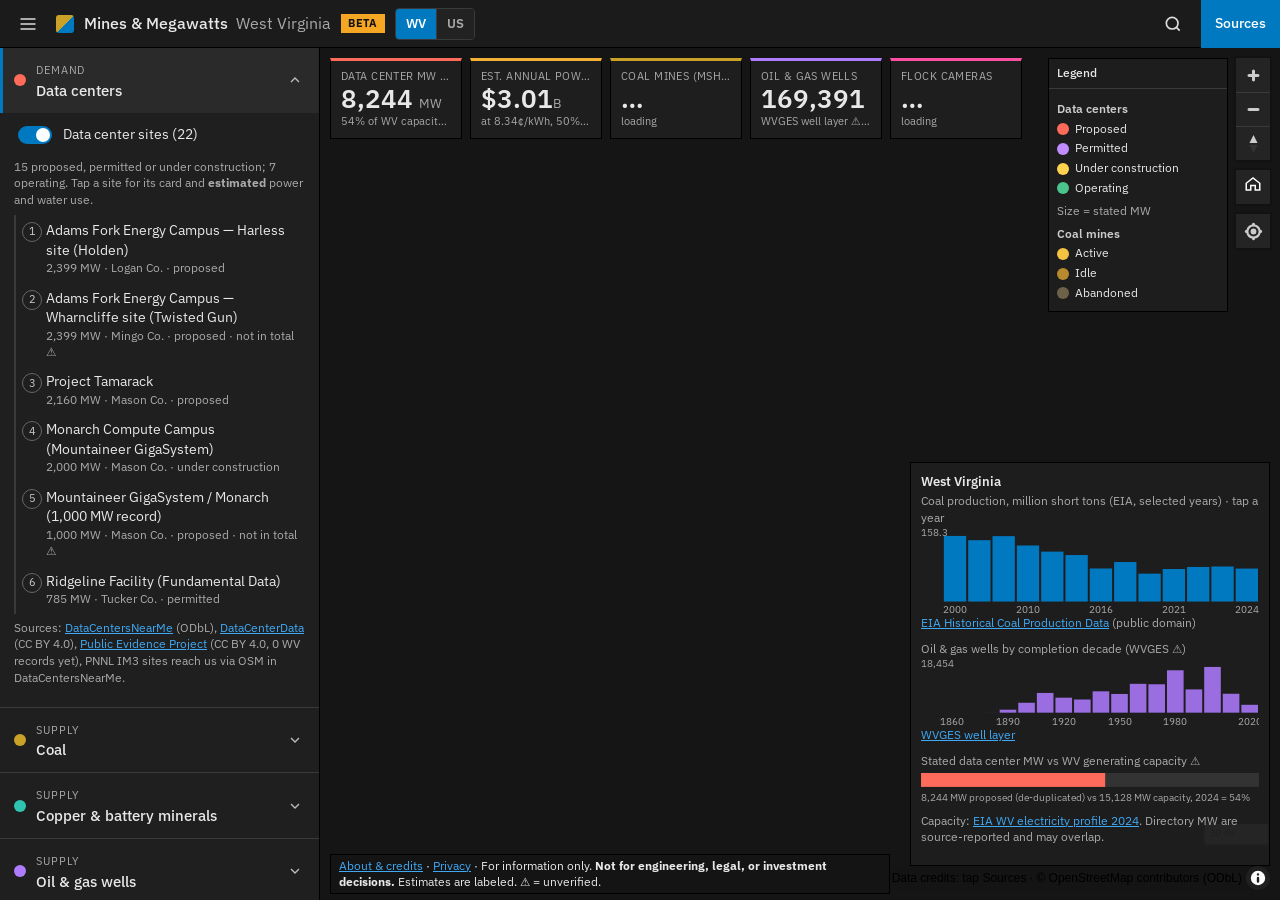
==== commit 8aad4f63: "WV/US view switch, search, privacy.html; /us-datacenters/ redirects to /#us (source 61a0ad8)" ====
--- a/index.html
+++ b/index.html
@@ -6,14 +6,14 @@
 <meta http-equiv="Pragma" content="no-cache">
 <meta http-equiv="Expires" content="0">
 <meta name="viewport" content="width=device-width,initial-scale=1,viewport-fit=cover">
-<meta name="description" content="Mines & Megawatts maps West Virginia's data centers (with estimated power and water use), coal, critical minerals, oil and gas wells, license-plate cameras and the power grid. Public beta.">
+<meta name="description" content="Mines & Megawatts maps West Virginia's data centers (with estimated power and water use), coal, critical minerals, oil and gas wells, license-plate cameras and the power grid, plus a US view of data centers by state. Public beta.">
 <link rel="canonical" href="https://minesandmegawatts.com/">
 <meta property="og:site_name" content="Mines &amp; Megawatts">
 <meta property="og:url" content="https://minesandmegawatts.com/">
 <title>Mines &amp; Megawatts (Beta) · West Virginia</title>
 <link rel="icon" href="data:image/svg+xml,%3Csvg xmlns=%22http://www.w3.org/2000/svg%22 viewBox=%220 0 16 16%22%3E%3Cpath d=%22M0 0h16L0 16z%22 fill=%22%23c9a227%22/%3E%3Cpath d=%22M16 0v16H0z%22 fill=%22%230079c1%22/%3E%3C/svg%3E">
 <link rel="stylesheet" href="vendor/maplibre-gl.css">
-<link rel="stylesheet" href="app.css?v=6e604cec44">
+<link rel="stylesheet" href="app.css?v=3966b1cdb3">
 </head>
 <body>
 
@@ -23,8 +23,13 @@
   <span class="mark" aria-hidden="true"></span>
   <h1>Mines &amp; Megawatts <span class="sub">West Virginia</span></h1>
   <span class="badge beta" title="Public beta: data and estimates may change">Beta</span>
+  <div id="viewsw" role="group" aria-label="Map view">
+    <button type="button" data-view="wv" class="on" aria-pressed="true" title="West Virginia: every layer">WV</button><button type="button" data-view="us" aria-pressed="false" title="United States: data centers by state">US</button>
+  </div>
   <span class="grow"></span>
-  <button id="btn-about" class="textbtn">Sources</button>
+  <button id="btn-search" class="iconbtn" aria-label="Search places, data centers, mines and wells" aria-expanded="false" aria-controls="search" title="Search (/)">
+    <svg viewBox="0 0 24 24"><circle cx="11" cy="11" r="7"/><path d="M20 20l-4.2-4.2"/></svg></button>
+  <button id="btn-about" class="textbtn" aria-label="Sources and credits"><span class="lbl">Sources</span><svg viewBox="0 0 24 24" aria-hidden="true"><circle cx="12" cy="12" r="9"/><path d="M12 11v6M12 7.5v.5"/></svg></button>
 </header>
 
 <div id="cards" aria-label="Key numbers"></div>
@@ -37,10 +42,23 @@
     <button role="tab" class="tab" data-tab="charts" aria-selected="false">Charts</button>
   </div>
   <div id="sections" class="tabpane on" data-pane="layers"></div>
+  <div id="us-sections" class="tabpane on" data-pane="layers"></div>
   <div id="charts-m" class="tabpane" data-pane="charts"></div>
 </aside>
 
 <div id="map" aria-label="Map"></div>
+
+<div id="search" role="dialog" aria-label="Search" hidden>
+  <div class="sx-bar">
+    <svg viewBox="0 0 24 24" aria-hidden="true"><circle cx="11" cy="11" r="7"/><path d="M20 20l-4.2-4.2"/></svg>
+    <input id="sx-q" type="search" role="combobox" aria-autocomplete="list" aria-expanded="true" aria-controls="sx-r" autocomplete="off" autocapitalize="off" spellcheck="false" placeholder="State, county, town, data center, mine, well API…" enterkeyhint="search">
+    <button id="sx-x" class="iconbtn" aria-label="Close search"><svg viewBox="0 0 24 24"><path d="M6 6l12 12M18 6L6 18"/></svg></button>
+  </div>
+  <ul id="sx-r" role="listbox" aria-label="Search results"></ul>
+  <p class="sx-foot">Searches the data inside the app. Towns and counties: U.S. Census 2024 Gazetteer.</p>
+</div>
+
+<div id="offline" role="status" hidden><b>You're offline.</b> The map background and terrain need an internet connection. Reconnect, then <button id="offline-retry" type="button">Retry</button></div>
 
 <div id="legend" class="box"><button id="legend-h" aria-expanded="true">Legend</button><div id="legend-b"></div></div>
 
@@ -50,9 +68,9 @@
 
 <div id="about" role="dialog" aria-modal="true" hidden></div>
 
-<div id="disc"><a href="about.html">About, credits &amp; privacy</a> · For information only. <b>Not for engineering, legal, or investment decisions.</b> Estimates are labeled. ⚠ = unverified.</div>
+<div id="disc"><a href="about.html">About &amp; credits</a> · <a href="privacy.html">Privacy</a> · For information only. <b>Not for engineering, legal, or investment decisions.</b> Estimates are labeled. ⚠ = unverified.</div>
 
 <script src="vendor/maplibre-gl.js"></script>
-<script src="app.js?v=6e604cec44"></script>
+<script src="app.js?v=3966b1cdb3"></script>
 </body>
 </html>
--- a/app.css
+++ b/app.css
@@ -118,3 +118,64 @@
 .rng input[type=range]{flex:1;min-width:0;accent-color:#0079c1;height:28px}
 .rng output{width:3.2em;text-align:right;font-variant-numeric:tabular-nums}
 .badge.beta{background:#f5a623;border-color:#f5a623;color:#141414;font-weight:700}
+/* view switch (WV <-> US) */
+#viewsw{display:flex;border:1px solid var(--line);border-radius:4px;overflow:hidden;flex:none}
+#viewsw button{background:#222;border:0;padding:4px 10px;font-size:12.5px;font-weight:600;cursor:pointer;color:var(--tx2);min-height:30px}
+#viewsw button+button{border-left:1px solid var(--line)}
+#viewsw button.on{background:var(--acc);color:#fff}
+body.view-us #sections{display:none!important}
+body:not(.view-us) #us-sections{display:none!important}
+.sec-h.static{cursor:default;grid-template-columns:12px 1fr}.sec-h.static:hover{background:none}
+#us-sections .sec-b{display:block}
+.chip .n{color:var(--tx2);margin-left:2px}.chip .cdot{display:inline-block;width:8px;height:8px;border-radius:50%;margin-right:5px;vertical-align:middle}
+.ramp{margin-top:8px}.ramp .cap{font-size:11px;letter-spacing:.06em;text-transform:uppercase;color:var(--tx2);margin-bottom:4px}
+.ramp .bar{display:flex;height:10px;border:1px solid #000;margin:4px 0}.ramp .bar i{flex:1;display:block;height:100%}
+.ramp .lbl{display:flex;justify-content:space-between;font-size:10.5px;color:var(--tx2)}
+.ramp .swatch{display:flex;align-items:center;gap:6px;font-size:11.5px;color:var(--tx2);margin-top:4px}.ramp .swatch i{width:12px;height:12px;border:1px solid #000;flex:none}
+.top5{list-style:none;margin:0;padding:0}
+.top5 li button{width:100%;text-align:left;background:none;border:0;border-bottom:1px solid var(--line);padding:7px 0;cursor:pointer;display:grid;grid-template-columns:22px 1fr auto;gap:2px 8px;align-items:baseline}
+.top5 li:last-child button{border-bottom:0}.top5 .rk{color:var(--tx2);font-size:12px}.top5 .nm{font-weight:500}
+.top5 .mw{font-variant-numeric:tabular-nums;font-weight:600;color:#ffd0c8}.top5 small{display:block;color:var(--tx2);grid-column:2 / span 2}
+.top5 button:hover,.top5 button.on{background:#262626}
+.barrow{height:4px;background:#2a2a2a;margin:2px 0 0;grid-column:2 / span 2;display:block}.barrow i{display:block;height:100%;background:var(--dc)}
+#charts h3 small{font-weight:400;color:var(--tx2);margin-left:4px}
+.pill.withdrawn,.pill.rejected{background:#4a1c1c}.pill.unknown{background:#333}
+.linkbtn{background:none;border:0;padding:0;color:var(--acc2);cursor:pointer;text-align:left;font-size:inherit;text-decoration:underline}
+/* search */
+#btn-about svg{display:none;width:20px;height:20px;stroke:#fff;fill:none;stroke-width:2}
+#search{position:fixed;top:calc(var(--hdr) + 6px);right:10px;width:400px;max-height:calc(100vh - var(--hdr) - 24px);z-index:40;background:var(--bg2);border:1px solid #000;border-top:3px solid var(--acc);display:flex;flex-direction:column;box-shadow:0 8px 24px rgba(0,0,0,.5)}
+#search[hidden]{display:none}
+.sx-bar{display:flex;align-items:center;gap:6px;padding:6px 6px 6px 10px;border-bottom:1px solid var(--line)}
+.sx-bar>svg{width:18px;height:18px;stroke:#aaa;fill:none;stroke-width:2;flex:none}
+#sx-q{flex:1;min-width:0;background:#111;border:1px solid var(--line);color:var(--tx);padding:9px 10px;font:inherit;font-size:16px;border-radius:3px}
+#sx-q:focus{outline:2px solid var(--acc);outline-offset:0}
+#sx-r{list-style:none;margin:0;padding:0;overflow:auto;flex:1}
+#sx-r li[data-i]{display:grid;grid-template-columns:78px 1fr;gap:0 10px;padding:9px 12px;border-bottom:1px solid #2a2a2a;cursor:pointer}
+#sx-r li[data-i].on,#sx-r li[data-i]:hover{background:#262f38}
+#sx-r .sx-t{font-weight:500;overflow:hidden;text-overflow:ellipsis;white-space:nowrap}
+#sx-r small{grid-column:2;color:var(--tx2);font-size:12px;overflow:hidden;text-overflow:ellipsis;white-space:nowrap}
+.sx-k{grid-row:span 2;align-self:center;font-size:10px;letter-spacing:.06em;text-transform:uppercase;color:#111;background:#888;border-radius:3px;padding:2px 5px;text-align:center}
+.sx-state,.sx-county{background:#3fa9f5}.sx-place{background:#9ad0ff}.sx-wvdc,.sx-usdc{background:var(--dc)}.sx-mine{background:var(--coal)}.sx-min{background:var(--min)}.sx-pp{background:var(--grid)}.sx-well{background:var(--well)}
+.sx-msg{padding:12px;color:var(--tx2);font-size:13px}
+.sx-foot{margin:0;padding:6px 12px;font-size:11px;color:var(--tx2);border-top:1px solid var(--line)}
+.sx-pop .maplibregl-popup-content{border-left:3px solid var(--acc)}
+/* offline + toast */
+#offline{position:fixed;left:50%;transform:translateX(-50%);top:calc(var(--hdr) + 110px);z-index:70;background:#3a2a00;color:#ffe7a8;border:1px solid var(--warn);padding:10px 14px;max-width:min(520px,92vw);font-size:13.5px;box-shadow:0 6px 18px rgba(0,0,0,.5)}
+#offline[hidden]{display:none}
+#offline button{background:var(--warn);border:0;color:#111;font-weight:700;padding:4px 12px;cursor:pointer;margin-left:4px}
+#toast{position:fixed;left:50%;bottom:60px;transform:translateX(-50%);background:#222;border:1px solid var(--line);padding:8px 14px;z-index:80;opacity:0;pointer-events:none;transition:opacity .2s;font-size:13px;max-width:90vw}
+#toast.on{opacity:1}
+@media (max-width:760px){
+ #top{gap:6px;padding:0 0 0 8px}
+ #top h1{font-size:14.5px}
+ .badge{font-size:10px;padding:1px 4px}
+ #viewsw button{padding:4px 8px;font-size:12px}
+ #btn-about{width:42px;padding:0;margin-right:0;display:flex;align-items:center;justify-content:center}
+ #btn-about .lbl{display:none}#btn-about svg{display:block}
+ #btn-search{width:40px}
+ #search{left:0;right:0;top:var(--hdr);width:auto;max-height:calc(100vh - var(--hdr));border-left:0;border-right:0;bottom:auto}
+ body.searching #panel{visibility:hidden}
+ #sx-r{max-height:calc(100vh - var(--hdr) - 110px)}
+ #offline{top:calc(var(--hdr) + 92px)}
+}
+@media (max-width:360px){#top h1{font-size:13px}.mark{display:none}}
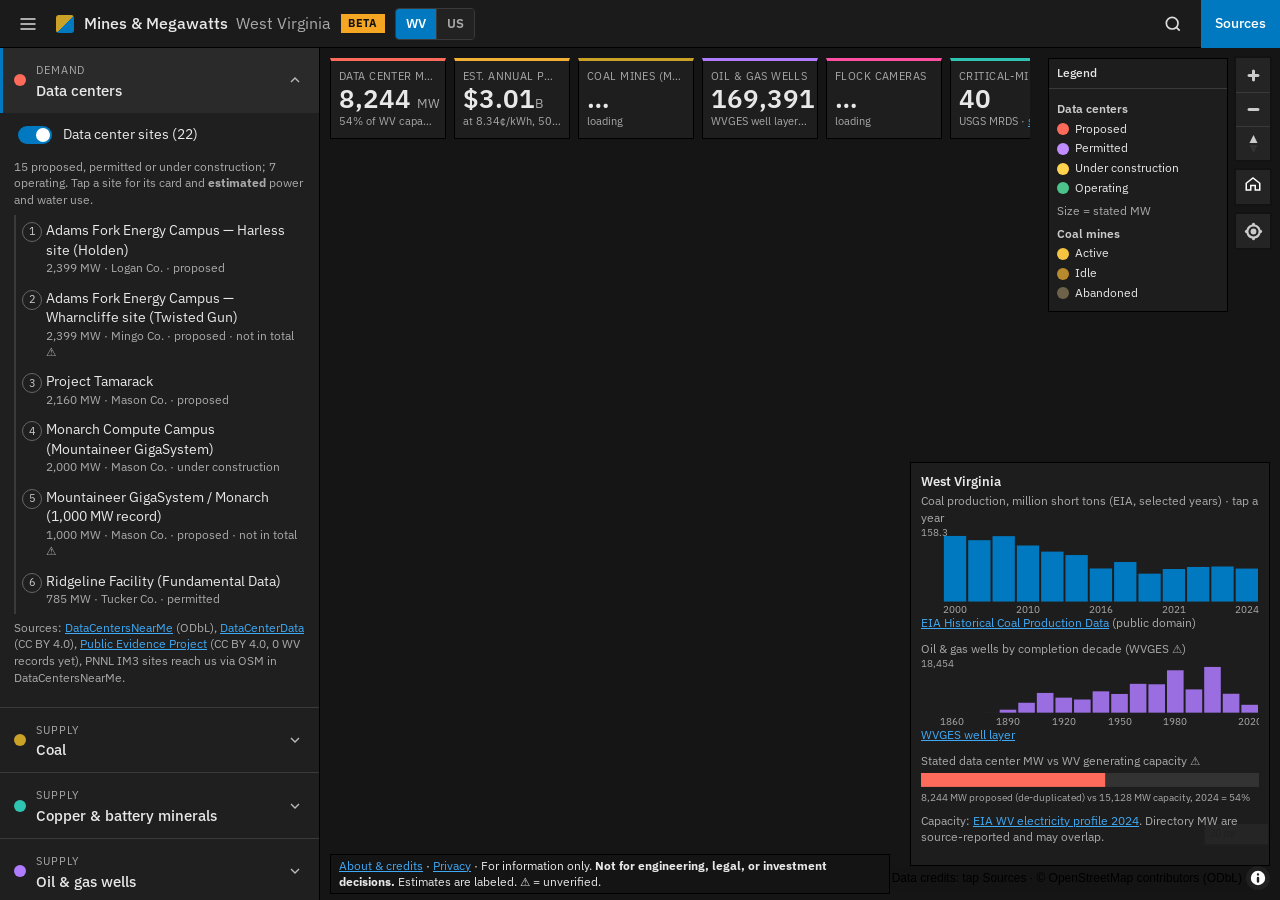
==== commit 1f218eb1: "Publish EV charging layer to the public West Virginia beta Public, currently available DOE AFDC stat" ====
--- a/index.html
+++ b/index.html
@@ -13,7 +13,7 @@
 <title>Mines &amp; Megawatts (Beta) · West Virginia</title>
 <link rel="icon" href="data:image/svg+xml,%3Csvg xmlns=%22http://www.w3.org/2000/svg%22 viewBox=%220 0 16 16%22%3E%3Cpath d=%22M0 0h16L0 16z%22 fill=%22%23c9a227%22/%3E%3Cpath d=%22M16 0v16H0z%22 fill=%22%230079c1%22/%3E%3C/svg%3E">
 <link rel="stylesheet" href="vendor/maplibre-gl.css">
-<link rel="stylesheet" href="app.css?v=3966b1cdb3">
+<link rel="stylesheet" href="app.css?v=4069b420fc">
 </head>
 <body>
 
@@ -51,7 +51,7 @@
 <div id="search" role="dialog" aria-label="Search" hidden>
   <div class="sx-bar">
     <svg viewBox="0 0 24 24" aria-hidden="true"><circle cx="11" cy="11" r="7"/><path d="M20 20l-4.2-4.2"/></svg>
-    <input id="sx-q" type="search" role="combobox" aria-autocomplete="list" aria-expanded="true" aria-controls="sx-r" autocomplete="off" autocapitalize="off" spellcheck="false" placeholder="State, county, town, data center, mine, well API…" enterkeyhint="search">
+    <input id="sx-q" type="search" role="combobox" aria-autocomplete="list" aria-expanded="true" aria-controls="sx-r" autocomplete="off" autocapitalize="off" spellcheck="false" placeholder="State, county, town, data center, mine, charging, well API…" enterkeyhint="search">
     <button id="sx-x" class="iconbtn" aria-label="Close search"><svg viewBox="0 0 24 24"><path d="M6 6l12 12M18 6L6 18"/></svg></button>
   </div>
   <ul id="sx-r" role="listbox" aria-label="Search results"></ul>
@@ -71,6 +71,6 @@
 <div id="disc"><a href="about.html">About &amp; credits</a> · <a href="privacy.html">Privacy</a> · For information only. <b>Not for engineering, legal, or investment decisions.</b> Estimates are labeled. ⚠ = unverified.</div>
 
 <script src="vendor/maplibre-gl.js"></script>
-<script src="app.js?v=3966b1cdb3"></script>
+<script src="app.js?v=4069b420fc"></script>
 </body>
 </html>
--- a/app.css
+++ b/app.css
@@ -2,8 +2,8 @@
 @font-face{font-family:Plex;src:url(fonts/ibm-plex-sans-latin-500-normal.woff2) format('woff2');font-weight:500;font-display:swap}
 @font-face{font-family:Plex;src:url(fonts/ibm-plex-sans-latin-600-normal.woff2) format('woff2');font-weight:600;font-display:swap}
 @font-face{font-family:Plex;src:url(fonts/ibm-plex-sans-latin-700-normal.woff2) format('woff2');font-weight:700;font-display:swap}
-:root{--bg:#151515;--bg2:#1f1f1f;--bg3:#2b2b2b;--line:#3a3a3a;--tx:#e8e8e8;--tx2:#a9a9a9;--acc:#0079c1;--acc2:#3fa9f5;--warn:#f2b134;--hdr:48px;--panel:320px;
- --dc:#ff6b5a;--coal:#c9a227;--min:#2fc4b2;--well:#b07cff;--alpr:#ff4fa3;--grid:#5ab0ff;--terrain:#a8a8a8}
+:root{--sat:env(safe-area-inset-top,0px);--sab:env(safe-area-inset-bottom,0px);--hdr0:48px;--hdr:calc(var(--hdr0) + var(--sat));--bg:#151515;--bg2:#1f1f1f;--bg3:#2b2b2b;--line:#3a3a3a;--tx:#e8e8e8;--tx2:#a9a9a9;--acc:#0079c1;--acc2:#3fa9f5;--warn:#f2b134;--panel:320px;
+ --dc:#ff6b5a;--coal:#c9a227;--min:#2fc4b2;--well:#b07cff;--alpr:#ff4fa3;--grid:#5ab0ff;--terrain:#a8a8a8;--ev:#2ee6c7}
 *{box-sizing:border-box}
 html,body{margin:0;height:100%;background:var(--bg);color:var(--tx);font:14px/1.4 Plex,system-ui,-apple-system,"Segoe UI",sans-serif;overflow:hidden}
 a{color:var(--acc2)} button{font:inherit;color:inherit}
@@ -15,12 +15,12 @@
 #gate button{width:100%;padding:10px;background:var(--acc);border:0;color:#fff;font-weight:600;cursor:pointer}
 #gate .err{color:#ff8a80;min-height:1em;margin:6px 0 0}.fine{color:var(--tx2);font-size:12px}
 body.locked #top,body.locked #cards,body.locked #panel,body.locked #legend,body.locked #charts,body.locked #disc{visibility:hidden}
-#top{position:fixed;top:0;left:0;right:0;height:var(--hdr);z-index:20;background:#1b1b1b;border-bottom:1px solid #000;display:flex;align-items:center;gap:10px;padding:0 10px}
+#top{position:fixed;top:0;left:0;right:0;height:var(--hdr);padding-top:var(--sat)!important;z-index:20;background:#1b1b1b;border-bottom:1px solid #000;display:flex;align-items:center;gap:10px;padding:0 10px}
 #top h1{font-size:16px;font-weight:500;margin:0;white-space:nowrap}#top .sub{color:var(--tx2);font-weight:400;margin-left:4px}
 .badge{font-size:11px;text-transform:uppercase;letter-spacing:.06em;border:1px solid var(--acc);color:var(--acc2);padding:1px 6px}
 .grow{flex:1}.iconbtn{background:none;border:0;width:36px;height:36px;cursor:pointer;display:flex;align-items:center;justify-content:center}
 .iconbtn svg{width:20px;height:20px;stroke:#ddd;stroke-width:2;fill:none}.iconbtn:hover{background:var(--bg3)}
-.textbtn{background:var(--acc);border:0;color:#fff;padding:0 14px;height:var(--hdr);margin-right:-10px;cursor:pointer;font-weight:500}
+.textbtn{background:var(--acc);border:0;color:#fff;padding:0 14px;height:var(--hdr0);margin-right:-10px;cursor:pointer;font-weight:500}
 #map{position:fixed;top:var(--hdr);left:0;right:0;bottom:0}
 /* panel */
 #panel{position:fixed;top:var(--hdr);left:0;bottom:0;width:var(--panel);z-index:15;background:var(--bg2);border-right:1px solid #000;display:flex;flex-direction:column;transition:transform .2s}
@@ -50,7 +50,7 @@
 /* indicator cards */
 #cards{position:fixed;top:calc(var(--hdr) + 10px);left:calc(var(--panel) + 10px);right:250px;z-index:12;display:flex;gap:8px;overflow-x:auto;scrollbar-width:none}
 body.nopanel #cards{left:10px}
-.card{background:rgba(31,31,31,.94);border:1px solid #000;border-top:3px solid var(--c,var(--acc));min-width:132px;padding:8px 10px;flex:1 1 0;overflow:hidden}
+.card{background:rgba(31,31,31,.94);border:1px solid #000;border-top:3px solid var(--c,var(--acc));min-width:116px;padding:8px 8px;flex:1 1 0;overflow:hidden}
 .card .l{font-size:10.5px;overflow:hidden;text-overflow:ellipsis;letter-spacing:.04em;text-transform:uppercase;color:var(--tx2);white-space:nowrap}
 .card .v{font-size:26px;font-weight:600;line-height:1.15;white-space:nowrap}.card .v small{font-size:13px;font-weight:400;color:var(--tx2)}
 .card .s{font-size:11px;color:var(--tx2);white-space:nowrap;overflow:hidden;text-overflow:ellipsis}.card .s a{color:var(--acc2)}
@@ -64,6 +64,7 @@
 #legend-h{width:100%;text-align:left;background:none;border:0;border-bottom:1px solid var(--line);padding:6px 8px;cursor:pointer;font-weight:500}
 #legend-b{padding:6px 8px;max-height:40vh;overflow:auto}.lg{display:flex;align-items:center;gap:6px;margin:3px 0}
 .lg i{width:12px;height:12px;border-radius:50%;flex:none;display:inline-block}.lg i.ln{height:3px;border-radius:0;width:16px}.lg i.sq{border-radius:0}
+.lg i.ev-dc{background:#2ee6c7;box-shadow:inset 0 0 0 2px #0b1a18}.lg i.ev-l2{background:#4d9fff;box-shadow:inset 0 0 0 2px #0b1a18}
 .lgt{font-weight:600;margin-top:6px;color:#ccc}
 #charts{position:fixed;right:10px;bottom:34px;width:360px;z-index:12;padding:10px}
 #charts h3,#detail h3{margin:0 0 2px;font-size:13px;font-weight:600}
@@ -93,24 +94,24 @@
 .maplibregl-popup-content{background:#222;color:var(--tx);padding:6px 10px;border-radius:0}.maplibregl-popup-tip{border-top-color:#222!important}
 /* phone: panels become bottom sheets */
 @media (max-width:760px){
- :root{--hdr:46px}
+ :root{--hdr0:46px}
  #top h1 .sub{display:none}#btn-panel{display:none}
  #cards{left:0!important;right:0;top:calc(var(--hdr) + 6px);padding:0 8px}
  .card{min-width:128px;flex:0 0 auto;padding:6px 8px}.card .v{font-size:20px}
  #scope{left:8px!important;top:calc(var(--hdr) + 88px)}
- #legend{right:50px;top:auto;bottom:calc(var(--sheet,160px) + 44px);width:150px}
+ #legend{right:50px;top:auto;bottom:calc(var(--sheet,160px) + var(--sab) + 44px);width:150px}
  #charts-m{padding:10px 12px}
  .card{flex:0 0 auto;min-width:140px;max-width:200px}
  #legend:not(.open) #legend-b{display:none}
  #charts{display:none}
- #panel{top:auto;width:auto;right:0;height:var(--sheet,160px);border-right:0;border-top:1px solid #000;border-radius:12px 12px 0 0;transform:none!important;transition:height .2s;box-shadow:0 -4px 16px rgba(0,0,0,.5)}
- #panel.full{--sheet:68vh;height:68vh}
+ #panel{top:auto;width:auto;right:0;height:calc(var(--sheet,160px) + var(--sab));padding-bottom:var(--sab);border-right:0;border-top:1px solid #000;border-radius:12px 12px 0 0;transform:none!important;transition:height .2s;box-shadow:0 -4px 16px rgba(0,0,0,.5)}
+ #panel.full{--sheet:68vh;height:calc(68vh + var(--sab))}
  .sheet-handle{display:flex;justify-content:center;padding:6px 0 2px;cursor:pointer}.sheet-handle span{width:40px;height:4px;border-radius:2px;background:#666}
  .tabs{display:flex;border-bottom:1px solid var(--line)}.tab{flex:1;background:none;border:0;padding:8px;cursor:pointer;color:var(--tx2)}.tab.on{color:#fff;box-shadow:inset 0 -2px 0 var(--acc)}
- #detail{left:0;right:0;top:auto;bottom:0;width:auto;max-height:72vh;border-radius:12px 12px 0 0;box-shadow:0 -4px 16px rgba(0,0,0,.6)}
- #disc{left:0!important;max-width:none;right:0;bottom:var(--sheet,160px);font-size:10.5px;border-width:1px 0 0}
+ #detail{left:0;right:0;top:auto;bottom:0;width:auto;max-height:72vh;padding-bottom:calc(12px + var(--sab));border-radius:12px 12px 0 0;box-shadow:0 -4px 16px rgba(0,0,0,.6)}
+ #disc{left:0!important;max-width:none;right:0;bottom:calc(var(--sheet,160px) + var(--sab));font-size:10.5px;border-width:1px 0 0}
  .maplibregl-ctrl-bottom-right{margin-bottom:22px}
- .maplibregl-ctrl-bottom-right{bottom:calc(var(--sheet,160px) + 4px)}
+ .maplibregl-ctrl-bottom-right{bottom:calc(var(--sheet,160px) + var(--sab) + 4px)}
  .maplibregl-ctrl-top-right{top:84px}
 }
 /* lidar opacity slider */
@@ -178,4 +179,5 @@
  #sx-r{max-height:calc(100vh - var(--hdr) - 110px)}
  #offline{top:calc(var(--hdr) + 92px)}
 }
-@media (max-width:360px){#top h1{font-size:13px}.mark{display:none}}
+@media (max-width:345px){#top h1{font-size:13px}.mark{display:none}}
+html.native-app{--sat:var(--safe-area-inset-top,env(safe-area-inset-top,0px));--sab:var(--safe-area-inset-bottom,env(safe-area-inset-bottom,0px))}
